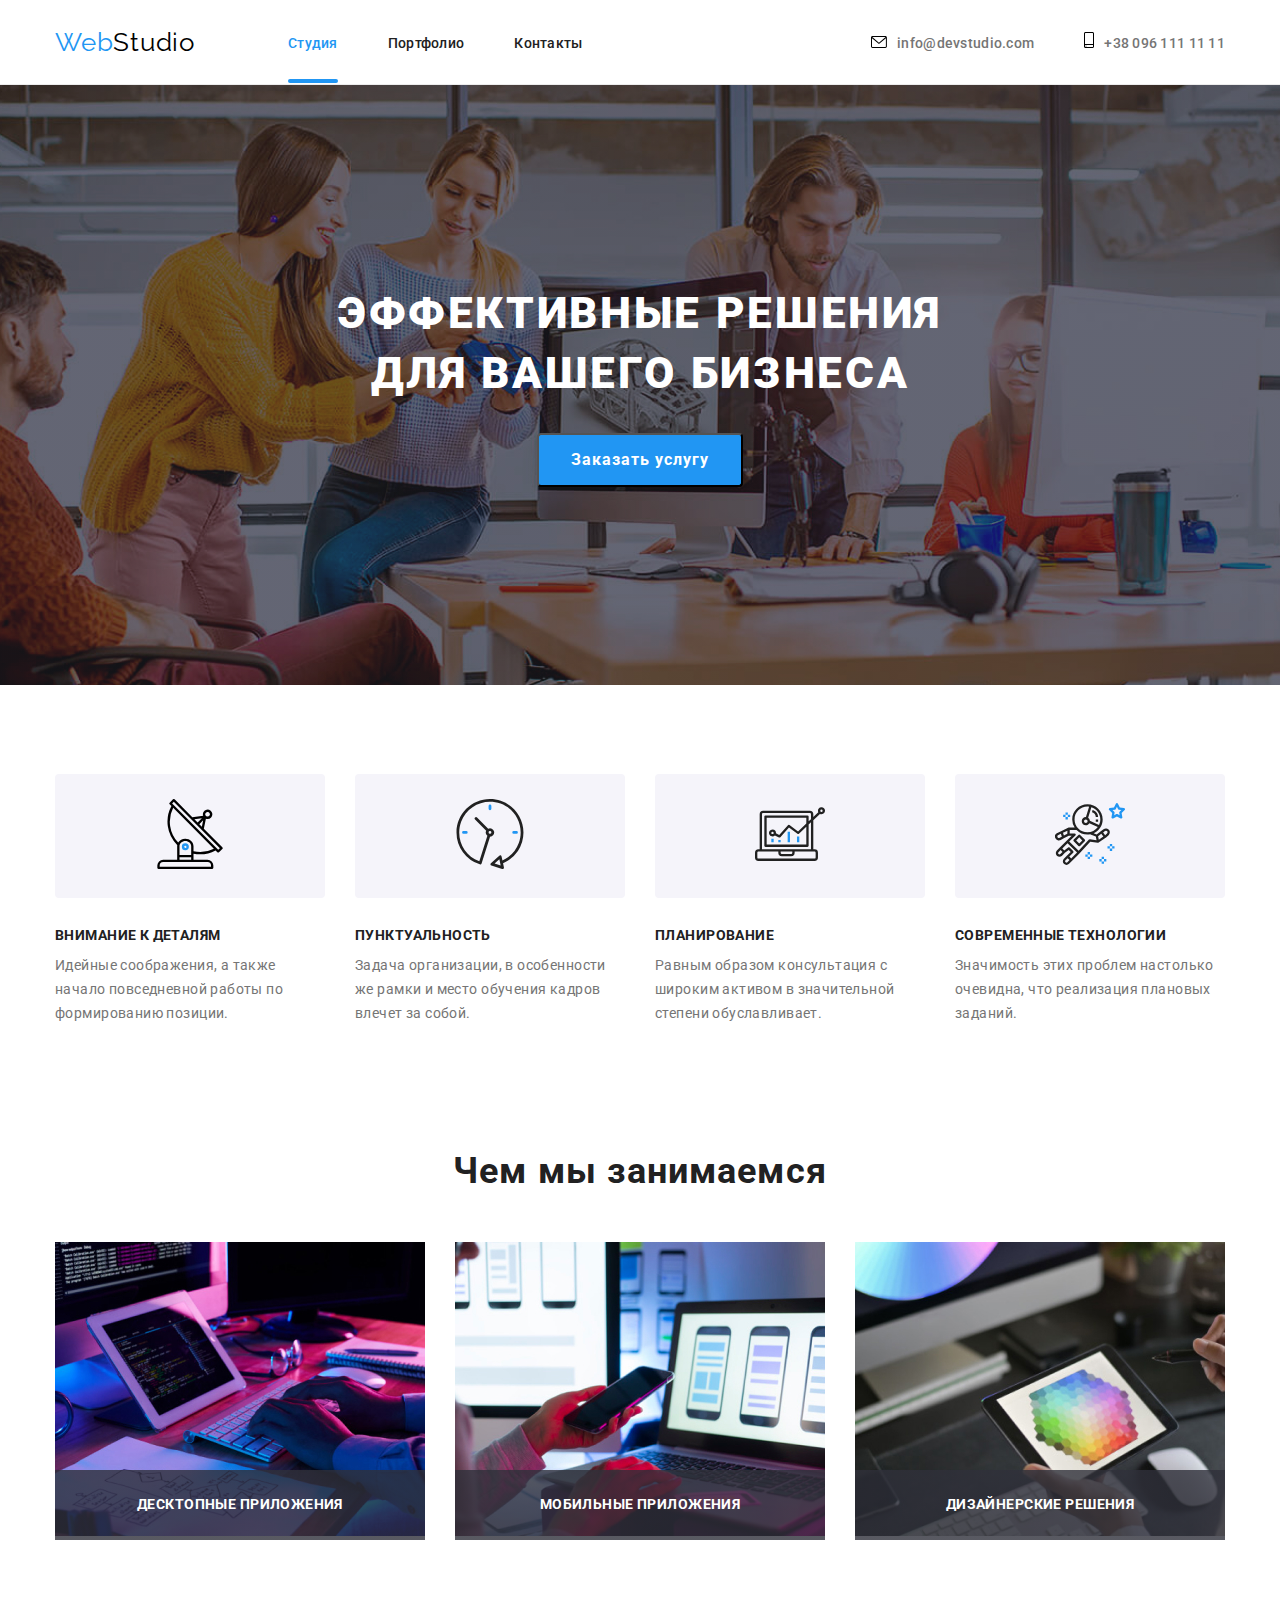
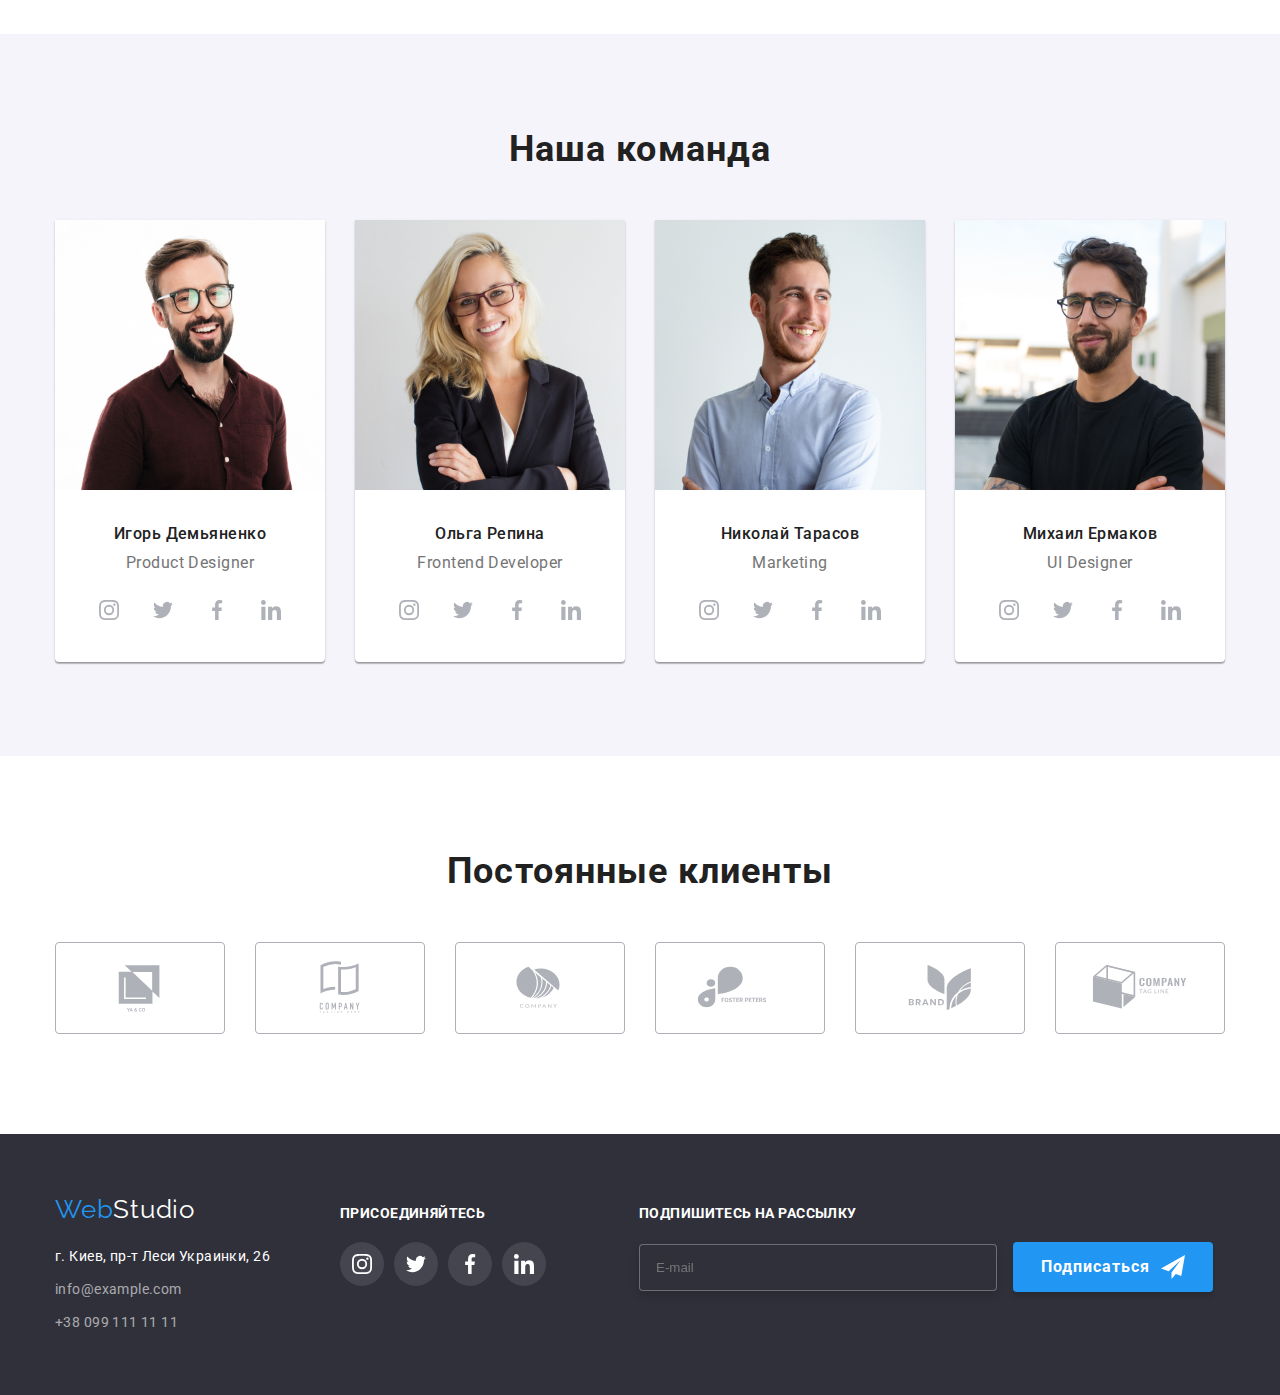
==== index.html @ 4fe002f0 "перенесення попередньої роботи" ====
<!DOCTYPE html>
<html lang="en">
<head>
    <meta charset="UTF-8">
    <meta http-equiv="X-UA-Compatible" content="IE=edge">
    <meta name="viewport" content="width=device-width, initial-scale=1.0">
    <title>Document</title>
    <link href="https://fonts.googleapis.com/css2?family=Raleway:wght@700&family=Roboto:wght@400;500;700;900&display=swap"
        rel="stylesheet">
    <link href="https://cdnjs.cloudflare.com/ajax/libs/modern-normalize/1.1.0/modern-normalize.min.css">
    <link rel="stylesheet" href="./css/styles.css" />
    
</head>
<body>
    
<header class="nav">
    <div class="container nav-container">
            <nav class="header-content">
                <a href="" class="logo"><span class="logo-part">Web</span>Studio</a>
            
                <ul class="site-nav">
                    <li class="item"><a href="index.html" class="link current">Студия</a></li>
                    <li class="item"><a href="portfolio.html">Портфолио</a></li>
                    <li class="item"><a href="">Контакты</a></li>
                </ul>
            
            </nav>
            <ul class="header-contacts">
                <li class="item">
                    
                    <a href="mailto:info@devstudio.com"> <svg class="item-icon mail">
                        <use href="./images/icons.svg#icon-envelope"></use>
                    </svg>info@devstudio.com</a></li>
                <li class="item">
                        <a href="tel:+380961111111"> <svg class="item-icon phone">
                        <use href="./images/icons.svg#icon-smartphone"></use>
                    </svg>+38 096 111 11 11</a></li>
            </ul>
    </div>
    
</header>
      
    <main>
    
        <section class="hero">
            <div class="container">
                <h1 class="hero-title">ЭФФЕКТИВНЫЕ РЕШЕНИЯ ДЛЯ ВАШЕГО БИЗНЕСА</h1>
                <button type="button" class="btn" data-modal-open>Заказать услугу</button>
            </div>
           
        </section>
    
    <section class="section-secondary">
        <div class="container">

        <h2 class="section-title. visually-hidden">About us</h2>
            <ul class="description">
            <li class="description-item"> <div class="benefit"><svg class="description-icon" width="70px" height="70px">
                <use href="./images/icons.svg#icon-antenna"> </use>
            </svg>
            </div><h3 class="subtitle">ВНИМАНИЕ К ДЕТАЛЯМ</h3>
            <p class="text">Идейные соображения, а также начало повседневной работы по формированию позиции.</p></li>
            <li class="description-item"> <div class="benefit"><svg class="description-icon" width="70px" height="70px">
                    <use href="./images/icons.svg#icon-clock"> </use>
                </svg>
            </div><h3 class="subtitle">ПУНКТУАЛЬНОСТЬ</h3>
            <p class="text">Задача организации, в особенности же рамки и место обучения кадров влечет за собой.</p></li>
            <li class="description-item"> <div class="benefit"><svg class="description-icon" width="70px" height="70px">
                    <use href="./images/icons.svg#icon-diagram"> </use>
                </svg>
            </div><h3 class="subtitle">ПЛАНИРОВАНИЕ</h3>
            <p class="text">Равным образом консультация с широким активом в значительной степени обуславливает.</p></li>
            <li class="description-item"> <div class="benefit"><svg class="description-icon" width="70px" height="70px">
                    <use href="./images/icons.svg#icon-astronaut"> </use>
                </svg>
            </div><h3 class="subtitle">СОВРЕМЕННЫЕ ТЕХНОЛОГИИ</h3>
            <p class="text">Значимость этих проблем настолько очевидна, что реализация плановых заданий.</p></li>
        </ul>
        </div>
    </section>

        <section class="section-recourse">
            <div class="container">
            <h2 class="section-title resourse">Чем мы занимаемся</h2>
            <ul class="work-list">
                <li class="item"><img
                src="./images/box-1.jpg" 
                alt="робочий стіл з планшетом та клавіатурою" width="370" height="294">
                    <h3 class="item-title">ДЕСКТОПНЫЕ ПРИЛОЖЕНИЯ</h3>
            </li>
                <li class="item"><img
                    src="./images/box-2.jpg"
                    alt="працює з ноутбуком та телефоном в руках"
                    width="370" height="294">
                    <h3 class="item-title">МОБИЛЬНЫЕ ПРИЛОЖЕНИЯ</h3>
                </li>
                <li class="item"><img
                src="./images/box-3.jpg"
                alt="обирає колір на планшеті"
                width="370" height="294">
                <h3 class="item-title">ДИЗАЙНЕРСКИЕ РЕШЕНИЯ</h3>
                </li>
            </ul>
        </div>
        </section>
        <section class="section-team">
            <div class="container">
            <h2 class="section-title team">Наша команда</h2>
            <ul class="team-list">
                <li class="img"><img src="./images/team-1.jpg" alt="Игорь Демьяненко" width="270" height="270">
                    <div class="team-box">
                        <h3 class="subtitle-team">Игорь Демьяненко</h3>
                        <p class="desc">Product Designer</p>
                        <ul class="sl-team-list">
                            <li> <a href="" class="sl-team">
                                <svg class="sl-icon" width="20px" height="20px">
                                    <use href="./images/icons.svg#icon-instagram">
                                
                                    </use>
                                </svg>
                            </a> </li>
                            <li> <a href="" class="sl-team"> <svg class="sl-icon" width="20px" height="20px">
                                <use href="./images/icons.svg#icon-twitter">
                            
                                </use>
                            </svg></a> </li>
                            <li> <a href="" class="sl-team"> <svg class="sl-icon" width="20px" height="20px">
                                <use href="./images/icons.svg#icon-facebook">
                            
                                </use>
                            </svg></a> </li>
                            <li> <a href="" class="sl-team"> <svg class="sl-icon" width="20px" height="20px">
                                <use href="./images/icons.svg#icon-linkedin">
                            
                                </use>
                            </svg></a> </li>
                        </ul>

                    </div>
                    
                </li>
                <li class="img"><img src="./images/team-2.jpg" alt="Ольга Репина" width="270" height="270">
                    <div class="team-box">
                        <h3 class="subtitle-team">Ольга Репина</h3>
                        <p class="desc">Frontend Developer</p>
                        <ul class="sl-team-list">
                            <li> <a href="" class="sl-team">
                                    <svg class="sl-icon" width="20px" height="20px">
                                        <use href="./images/icons.svg#icon-instagram">
                        
                                        </use>
                                    </svg>
                                </a> </li>
                            <li> <a href="" class="sl-team"> <svg class="sl-icon" width="20px" height="20px">
                                        <use href="./images/icons.svg#icon-twitter">
                        
                                        </use>
                                    </svg></a> </li>
                            <li> <a href="" class="sl-team"> <svg class="sl-icon" width="20px" height="20px">
                                        <use href="./images/icons.svg#icon-facebook">
                        
                                        </use>
                                    </svg></a> </li>
                            <li> <a href="" class="sl-team"> <svg class="sl-icon" width="20px" height="20px">
                                        <use href="./images/icons.svg#icon-linkedin">
                        
                                        </use>
                                    </svg></a> </li>
                        </ul>

                    </div>
                    
            
                </li>
                <li class="img">
                    <img src="./images/team-3.jpg" alt="Николай Тарасов" width="270" height="270">
                    <div class="team-box">
                        <h3 class="subtitle-team">Николай Тарасов</h3>
                        <p class="desc">Marketing</p>
                        <ul class="sl-team-list">
                            <li> <a href="" class="sl-team">
                                    <svg class="sl-icon" width="20px" height="20px">
                                        <use href="./images/icons.svg#icon-instagram">
                        
                                        </use>
                                    </svg>
                                </a> </li>
                            <li> <a href="" class="sl-team"> <svg class="sl-icon" width="20px" height="20px">
                                        <use href="./images/icons.svg#icon-twitter">
                        
                                        </use>
                                    </svg></a> </li>
                            <li> <a href="" class="sl-team"> <svg class="sl-icon" width="20px" height="20px">
                                        <use href="./images/icons.svg#icon-facebook">
                        
                                        </use>
                                    </svg></a> </li>
                            <li> <a href="" class="sl-team"> <svg class="sl-icon" width="20px" height="20px">
                                        <use href="./images/icons.svg#icon-linkedin">
                        
                                        </use>
                                    </svg></a> </li>
                        </ul>

                    </div>
                    
                </li>
            
                <li class="img"><img src="./images/team-4.jpg" alt="Михаил Ермаков" width="270" height="270">
                    <div class="team-box">
                        <h3 class="subtitle-team">Михаил Ермаков</h3>
                        <p class="desc">UI Designer</p>
                        <ul class="sl-team-list">
                            <li> <a href="" class="sl-team">
                                    <svg class="sl-icon" width="20px" height="20px">
                                        <use href="./images/icons.svg#icon-instagram">
                        
                                        </use>
                                    </svg>
                                </a> </li>
                            <li> <a href="" class="sl-team"> <svg class="sl-icon" width="20px" height="20px">
                                        <use href="./images/icons.svg#icon-twitter">
                        
                                        </use>
                                    </svg></a> </li>
                            <li> <a href="" class="sl-team"> <svg class="sl-icon" width="20px" height="20px">
                                        <use href="./images/icons.svg#icon-facebook">
                        
                                        </use>
                                    </svg></a> </li>
                            <li> <a href="" class="sl-team"> <svg class="sl-icon" width="20px" height="20px">
                                        <use href="./images/icons.svg#icon-linkedin">
                        
                                        </use>
                                    </svg></a> </li>
                        </ul>

                    </div>
                    
            
                </li>
            </ul>
            </div>
        </section>
        <section class="section-clients">
            <div class="container">
                <h2 class="section-title client-title">Постоянные клиенты</h2>
                <ul class="client-list">
                    <li class="client-item">
                        <a href="" class="client-link"> <svg class="client-icon"> 
                            <use href="./images/icons.svg#icon-client-1"> </use>
                        </svg> </a>
                    </li>
                    <li class="client-item">
                        <a href="" class="client-link"> <svg class="client-icon">
                                <use href="./images/icons.svg#icon-client-2"> </use>
                            </svg> </a>
                    </li>
                    <li class="client-item">
                        <a href="" class="client-link"> <svg class="client-icon">
                                <use href="./images/icons.svg#icon-client-3"> </use>
                            </svg> </a>
                    </li>
                    <li class="client-item">
                        <a href="" class="client-link"> <svg class="client-icon">
                                <use href="./images/icons.svg#icon-client-4"> </use>
                            </svg> </a>
                    </li>
                    <li class="client-item">
                        <a href="" class="client-link"> <svg class="client-icon">
                                <use href="./images/icons.svg#icon-client-5"> </use>
                            </svg> </a>
                    </li>
                    <li class="client-item">
                        <a href="" class="client-link"> <svg class="client-icon">
                                <use href="./images/icons.svg#icon-client-6"> </use>
                            </svg> </a>
                    </li>
                </ul>
            </div>
        </section>

    </main>
    
        <footer class="address">
            <div class="container footer-box">
                <div>
                    <a href="" class="footer-logo"><span class="footer-logo-part">Web</span>Studio</a>
                    <address>
                        <p class="footer-address">г. Киев, пр-т Леси Украинки, 26</p>
                        <ul class="footer-link">
                            <a href="mailto:info@example.com">info@example.com</a>
                            <a href="tel:+380991111111">+38 099 111 11 11</a>
                        </ul>
                </div>
                
                <div class="footer-box-sl">
                    <h3 class="footer-stitle">присоединяйтесь</h3>
                    <ul class="sl-team-list">
                        <li> <a href="" class="sl-footer">
                                <svg class="sl-icon-footer" width="20px" height="20px">
                                    <use href="./images/icons.svg#icon-instagram">
                    
                                    </use>
                                </svg>
                            </a> </li>
                        <li> <a href="" class="sl-footer"> <svg class="sl-icon-footer" width="20px" height="20px">
                                    <use href="./images/icons.svg#icon-twitter">
                    
                                    </use>
                                </svg></a> </li>
                        <li> <a href="" class="sl-footer"> <svg class="sl-icon-footer" width="20px" height="20px">
                                    <use href="./images/icons.svg#icon-facebook">
                    
                                    </use>
                                </svg></a> </li>
                        <li> <a href="" class="sl-footer"> <svg class="sl-icon-footer" width="20px" height="20px">
                                    <use href="./images/icons.svg#icon-linkedin">
                    
                                    </use>
                                </svg></a> </li>
                    </ul>

                </div>
                <div class="footer-form">
                    <h3 class="footer-stitle">Подпишитесь на рассылку</h3>
                    <form>
                        <label></label>
                        <input class="footer-input" type="email" name="email" placeholder="E-mail">
                        <button class="btn-footer" type="submit">Подписаться
                            <svg class="svg-send" width="24px" height="24px">
                                <use href="./images/icons.svg#icon-send"> </use>
                            </svg>
                        </button>
                    </form>
                    
                </div>
          
            </div>
            </address>
            </div>
        </footer>

    <div class="backdrop is-hidden" data-modal>
        <div class="modal">
        <button type="button" class="btn-close" data-modal-close> 
                <svg class="svg-close" width="18px" height="18px">
                    <use href="./images/icons.svg#icon-close"> </use>
                </svg>
            </button>
        <h2 class="modal-title">Оставьте свои данные, мы вам перезвоним</h2>
        <div class="modal-inner">            
            <form class="form" name="main-form" autocomplete="on" novalidate >
                <div class="form-field">
                    <label class="form-field-label" for="user-name">Имя</label>
                    <div class="form-field-inner">
                        <input class="form-field-input" id="user-name" type="text" name="user-name" placeholder=" " required>
                        <svg class="form-field-icon" width="18px" height="18px">
                            <use href="./images/icons.svg#icon-person"> </use>
                        </svg>
                    </div>
                    
                </div>
                <div class="form-field">
                    <label class="form-field-label" for="user-phone">Телефон</label>
                    <div class="form-field-inner">
                        <input class="form-field-input" id="user-phone" type="tel" name="user-phone" placeholder=" " required>
                        <svg class="form-field-icon" width="18px" height="18px">
                            <use href="./images/icons.svg#icon-phone"> </use>
                        </svg>
                    </div>                    
                </div>
                <div class="form-field">
                    <label class="form-field-label" for="user-email">Почта</label>
                    <div class="form-field-inner">
                        <input class="form-field-input" id="user-email" type="email" name="user-email" placeholder=" " required>
                        <svg class="form-field-icon" width="18px" height="18px">
                            <use href="./images/icons.svg#icon-email"> </use>
                        </svg>
                    </div>                    
                </div>
                <div class="form-field">
                    <label class="form-field-label" for="user-comment">Комментарий</label>
                    <textarea class="form-field-textarea" name="user-comment" id="user-comment" placeholder="Введите текст"></textarea>
                </div>
                <div class="form-field checkbox">
                    <div class="checkbox-control">
                        <input class="checkbox-input visually-hidden" id="terms-condition" type="checkbox" name="terms-condition" required>
                        <svg class="checkbox-icon" width="16px" height="15px">
                            <use href="./images/icons.svg#icon-checkbox"></use>
                        </svg>
                        <svg class="checkbox-icon-check" width="16px" height="15px">
                            <use href="./images/icons.svg#icon-check"></use>
                        </svg>
                    </div>                    
                    <label class="checkbox-label terms-condition" for="terms-condition">Соглашаюсь с рассылкой и принимаю <a href="#" class="checkbox-label-part">Условия договора</a></label>
                </div>
                <button class="btn-modal" type="submit">Отправить</button>
            </form>
        </div>
        </div>
    </div>
    
    <script src="./js/modal.js"></script>
</body>
</html>
---- css/styles.css ----
:root {
    --logo-color: #000000;
    --primary-text-color: #212122;
    --secondary-text-color: #757575;
    --footer-text-color: #FFFFFF;
    --footer-link-color: rgba(255, 255, 255, 0.6);
    --icon-color: #AFB1B8;
    --accent-color: #2196F3;
    --primary-bgc-color: #FFFFFF;
    --section-bgc-color: #E5E5E5;
    --main-footers-bgc-color: #2F303A;
    --btn-bg-color: #2196F3;
    --sec-studio-btn-bgc: #F5F4FA;
}
body {
    background: var(--primary-bgc-color);
    font-family: roboto, sans-serif;
    color: var(--primary-text-color);  
}

* {
    margin: 0;
    padding: 0;
    box-sizing: border-box;
}
    

/* header */
.container {
    width: 1200px;
    margin-left: auto;
    margin-right: auto;
    padding-left: 15px;
    padding-right: 15px;
}
.nav {
    display: flex;
    position: relative;
    justify-content: center;
    align-items: center;
    border-bottom: 1px solid #ECECEC;
        
}
.nav-container {
    display: flex;
    margin: 0;
    justify-content: center;
    
}

.header-content {
    display: flex;
    align-items: center;
    
    
}
.logo {
    color: var(--logo-color);
    font-family: Raleway, cursive;
    font-size: 26px;
    line-height: 1.19;
    letter-spacing: 0.03em;
    
    
}
.logo-part {
    color: var(--accent-color);
}
ul {
    padding: 0;
    margin: 0;
    list-style: none;
}
a:link {
    text-decoration: none;
    
}
.site-nav {
    display: flex;
    margin: 0;
    margin-left: 93px;
    padding: 0;
    align-items: center;
    
}
.site-nav .item {
    margin-right: 50px;
}
.site-nav .item:nth-last-child(1) {
    margin-right: 0;
}
.site-nav link {
    
    display: block;
    padding-top: 32px;
    padding-bottom: 32px;
}
.site-nav a {
    padding-top: 32px;
    padding-bottom: 32px;
    color: var(--primary-text-color);
    font-weight: 500;
    font-size: 14px;
    line-height: 1.14;
    letter-spacing: 0.02em;
    transition: color 250ms cubic-bezier(0.4, 0, 0.2, 1);
    
}

.site-nav .link.current {
    position: relative;
    color: var(--accent-color);
}
.site-nav .item {
    position: relative;
}
.link.current::after {
    content: '';
    position: absolute;
    bottom: 0;
    left: 0;
    width: 100%;
    height: 4px;
    border-radius: 2px;
    background-color: var(--accent-color);
}
    
.site-nav a:hover, .site-nav a:focus {
    color: var(--accent-color);}

.item-icon.phone {
    margin-right: 10px;
    width: 10px;
    height: 16px;
    transition: fill 250ms cubic-bezier(0.4, 0, 0.2, 1);
    
}
.item-icon.mail {
    margin-right: 10px;
    width: 16px;
    height: 12px;
    transition: fill 250ms cubic-bezier(0.4, 0, 0.2, 1);
}
.header-contacts .item:hover {
    fill: var(--accent-color);
}
.header-contacts .item a:focus svg {
    fill: var(--accent-color);

}
.header-contacts {
    display: flex;
    margin: 0;
    margin-left: auto;
    padding-top: 32px;
    padding-bottom: 32px;
    align-items: center;
    
}
.header-contacts .item {
    margin-right: 50px;
   
}
.header-contacts .item:nth-last-child(1) {
    margin-right: 0;
}
.header-contacts a {
    color: var(--secondary-text-color);
    font-weight: 500;
    font-size: 14px;
    line-height: 1.14;
    letter-spacing: 0.02em;
    transition: color 250ms cubic-bezier(0.4, 0, 0.2, 1);
    
}
.header-contacts a:hover,
.header-contacts a:focus {
    color: var(--accent-color);
}


/* main */


.hero {
   display: flex;
   margin-left: auto;
   margin-right: auto   ;
   padding-top: 200px;
   padding-bottom: 200px;
   max-width: 1600px;
   max-height: 600px;

   background-image: linear-gradient(to right, rgba(47,48,58,0.4), rgba(47,48,58,0.4)),
   url('../images/hero-bg-img.jpg');
   background-size: cover;
   background-position: center;
   background-repeat: no-repeat;
   background-color: var(--main-footers-bgc-color);
   color: var(--footer-text-color);
    text-align: center;
    align-items: center;
}
.hero-title {
    margin-top: 0;
    margin-bottom: 30px;
    font-weight: 900;
    font-size: 44px;
    line-height: 1.37;    
    letter-spacing: 0.06em;

    
    width: 696px;
    margin-left: auto;
    margin-right: auto;
    
}

.btn {
    background-color: var(--btn-bg-color);

    color: var(--footer-text-color);
    cursor: pointer;

    font-family: Roboto;
    font-weight: 700;
    font-size: 16px;
    line-height: 1.88;
    align-items: center;
    text-align: center;
    letter-spacing: 0.06em;

    display: inline-block;
    min-width: 200px;
    padding: 10px 32px;
    box-shadow: 0px 4px 4px rgba(0, 0, 0, 0.15);
    border-radius: 4px;
    
}

.section-secondary {
    padding-top: 89px;
    padding-bottom: 94px;

  }
.section-title {
    margin: 0;
    padding: 0;
    color: var(--primary-text-color);
    font-weight: 700;
    font-size: 36px;
    line-height: 1.17;
    text-align: center;
    letter-spacing: 0.03em;
}
.visually-hidden {
    position: absolute;
    width: 1px;
    height: 1px;
    margin: -1px;
    border: 0;
    padding: 0;
    
    white-space: nowrap;
    clip-path: inset(100%);
    clip: rect(0 0 0 0);
    overflow: hidden;
}
 
.description {
    
    display: flex;
    justify-content: center;
    gap: 30px;
}
.description-item {
    display: block;
    width: 270px;
    margin-bottom: 30px;
    
}

.benefit {
    padding: 25px 100px;
    gap: 30px;
    border-radius: 4px;
    margin-bottom: 30px;
    background-color: var(--sec-studio-btn-bgc);

}

.subtitle {
    color: var(--primary-text-color);
    font-weight: 700;
    font-size: 14px;
    line-height: 1.14;
    letter-spacing: 0.03em;
}
.section-recourse {
    padding-bottom: 94px;
   

}
.resourse {
    margin-bottom: 50px;
}
.description .item +.item {
    margin-left: 30px;
}
.text {
    box-sizing: content-box;
    margin-top: 10px;
    margin-bottom: 0;
    color: var(--secondary-text-color);
    font-size: 14px;
    line-height: 1.71;
    letter-spacing: 0.03em;
}
.work-list {
    display: flex;
}
.work-list .item {
    position: relative;
}
.work-list .item .item-title {
    position: absolute;
    bottom: 27px;
    width: 100%;
    font-weight: 700;
    font-size: 14px;
    line-height: 1.14;
    text-align: center;
    letter-spacing: 0.03em;
    text-transform: uppercase;
    color: var(--footer-text-color);
}
.work-list .item::before {
    content: '';
    width: 100%;
    height: 70px;
    position: absolute;
    bottom: 0;
    background-image: linear-gradient(to right, rgba(47, 48, 58, 0.8), rgba(47, 48, 58, 0.8));
}

.work-list .item +.item {
    margin-left: 30px;

   
}
.team-list {
    display: flex;
    margin-left: auto;
    margin-right: auto;
}

.section-team {
    background-color: var(--sec-studio-btn-bgc);
    padding-top: 94px;
    padding-bottom: 94px;
}
.subtitle-team {
    font-weight: 500;
    font-size: 16px;
    line-height: 1.19;
    text-align: center;
    letter-spacing: 0.03em;
    margin-bottom: 10px;
}
.team {
    margin-bottom: 50px;
}
.desc {
    
    color: var(--secondary-text-color);
    font-weight: 400;
    font-size: 16px;
    line-height: 1.19;
    text-align: center;
    letter-spacing: 0.03em;

    margin-bottom: 16px;
}
.img {
    background-color: var(--primary-bgc-color);
    width: 270px;

    box-shadow: 0px 1px 3px rgba(0, 0, 0, 0.12), 0px 1px 1px rgba(0, 0, 0, 0.14), 0px 2px 1px rgba(0, 0, 0, 0.2);
    border-radius: 0px 0px 4px 4px;
}
.img +.img {
    margin-left: 30px;
}

.team-box {
    padding-bottom: 30px;
    padding-top: 30px;

}
.sl-team-list {
    display: flex;
    justify-content: center;
    gap: 10px;
    border-radius: 50% 50%;

}
.sl-icon {
    transition: fill 250ms cubic-bezier(0.4, 0, 0.2, 1);
    fill: var(--icon-color);
}
.sl-team {
    width: 44px;
    height: 44px;
    margin-left: auto;
    margin-right: auto;
    align-items: center;

    display: flex;
    justify-content: center;
    gap: 10px;
    border-radius: 50% 50%;

    transition: background-color 250ms cubic-bezier(0.4, 0, 0.2, 1);
}
.sl-team:hover {
    background-color: var(--accent-color);
}
.sl-team:focus {
    background-color: var(--accent-color);
}
.sl-team:hover .sl-icon {
    fill: var(--footer-text-color);
}
.sl-team:focus .sl-icon {
    fill: var(--footer-text-color);
}

.client-title {
    margin-bottom: 50px;
}
.section-clients {
    padding-top: 94px;
    padding-bottom: 100px;
}
.client-list {
    display: flex;
    justify-content: center;
    gap: 30px;

}
.client-item {
    justify-content: center;
    border-radius: 4px;
    fill: var(--icon-color);
    
    cursor: pointer;
    
    
}
.client-link {
    box-sizing: border-box;
    display: flex;
    width: 170px;
    height: 92px;
    align-items: center;
    justify-content: center;
    border-radius: 4px;
    border: 1px solid var(--icon-color);
    transition: color 250ms cubic-bezier(0.4, 0, 0.2, 1);
}
.client-icon {
    width: 106px;
    height: 60px;
    fill: var(--icon-color);
    transition: fill 250ms cubic-bezier(0.4, 0, 0.2, 1);
    
}

.client-list .client-link:hover {
    border: 1px solid var(--accent-color);
}

.client-list .client-item:hover a .client-icon {
    fill: var(--accent-color)
}

.client-list .client-item a:focus .client-icon {
    fill: var(--accent-color);
    
}

/* footer */
.footer {
    margin: 0;
}
.footer-box {
    display: flex;
    align-items: baseline;
}
.footer-box-sl {
    margin-left: 70px;
}
.address {
    
    margin: 0;
    background-color:var(--main-footers-bgc-color);
    padding-top: 60px;
    padding-bottom: 60px;
    
}
.footer-logo {
    display: block;
    padding-bottom: 20px;
    color: var(--footer-text-color);
    font-family: Raleway, cursive;
    font-size: 26px;
    line-height: 1.19;
    letter-spacing: 0.03em;
}   
.footer-logo-part {
    color: var(--accent-color);
}
.footer-address {
    color: var(--footer-text-color);
    font-family: 'Roboto';
    font-style: normal;
    font-weight: 400;
    font-size: 14px;
    line-height: 1.71;
    letter-spacing: 0.03em;
}
.footer-link a {
    display: block;
    margin-top: 9px;

    color: var(--footer-link-color);
    font-family: 'Roboto';
    font-style: normal;
    font-weight: 400;
    font-size: 14px;
    line-height: 1.71;
    letter-spacing: 0.03em;    
}
.footer-stitle {
    font-weight: 700;
    font-style: normal;
    font-size: 14px;
    line-height: 1.14;
    text-transform: uppercase;
    letter-spacing: 0.03em;

    color: var(--footer-text-color);
    margin-bottom: 20px;
}
.sl-footer {
    width: 44px;
    height: 44px;
    margin-left: auto;
    margin-right: auto;
    align-items: center;
    background-color: rgba(255, 255, 255, 0.1);
           
    display: flex;
    justify-content: center;
    gap: 10px;
    border-radius: 50% 50%;

    transition: background-color 250ms cubic-bezier(0.4, 0, 0.2, 1);
}
.sl-footer:hover {
    background-color: var(--accent-color);
}
.sl-footer:focus {
    background-color: var(--accent-color);
}
.sl-icon-footer {
    fill: var(--footer-text-color);
}
.footer-form {
    margin-left: 93px;

}
.footer-input {
    display: inline-block;
    background-color: var(--main-footers-bgc-color);
    border: 1px solid rgba(255, 255, 255, 0.3);
    filter: drop-shadow(0px 4px 4px rgba(0, 0, 0, 0.15));
    border-radius: 4px;
    min-width: 358px;
    width: 50px;
    padding: 15px 16px;
    color: var(--footer-text-color);
}
.btn-footer {
    position: relative;
    background-color: var(--btn-bg-color);
    
    color: var(--footer-text-color);
    cursor: pointer;
    
    font-family: Roboto;
    font-weight: 700;
    font-size: 16px;
    line-height: 1.88;
    letter-spacing: 0.06em;
    
    display: inline-block;
    text-align: left;
    min-width: 200px;
    padding: 10px 28px;
    box-shadow: 0px 4px 4px rgba(0, 0, 0, 0.15);
    border-radius: 4px;
    border: 0;
    margin-left: 12px;
}
.svg-send {
    position: absolute;
    right: 28px;
    top: 50%;
    transform: translateY(-50%);
}

/* modal */
.backdrop {
    position: fixed;
    top: 0;
    left: 0;
    width: 100%;
    height: 100%;
    z-index: 1;
    background-color: rgba(0, 0, 0, 0.2);
    transform: scale(1);
    transition: opacity 0.5s, visibility 0.5s, transform 0.5s;
    
}

.backdrop.is-hidden {
    opacity: 0;
    visibility: hidden;
    pointer-events: none;
    transform: scale(0);
   
}

.modal {
    max-height: 581px;
    height: 100%;
    width: 528px;
    position: absolute;
    top: 50%;
    left: 50%;
    transform: translate(-50%, -50%);   

    background-color: var(--primary-bgc-color);
    box-shadow: 0px 1px 3px rgba(0, 0, 0, 0.12), 0px 1px 1px rgba(0, 0, 0, 0.14), 0px 2px 1px rgba(0, 0, 0, 0.2);
    border-radius: 4px;
}

.btn-close {
    display: flex;
    align-items: center;
    justify-content: center;
    position: absolute;
    width: 30px;
    height: 30px;
    top: 8px;
    right: 8px;
    cursor: pointer;

    border: 1px solid rgba(0, 0, 0, 0.1);
    background-color: var(--primary-bgc-color);

    border-radius: 50% 50%;
    transition: fill 250ms cubic-bezier(0.4, 0, 0.2, 1);
}

.svg-close {
    fill: var(--logo-color);
}
.btn-close:hover .svg-close {
    fill: var(--accent-color);
}
.btn-close:focus .svg-close {
    fill: var(--accent-color);
}
.modal-inner {
    padding: 12px 40px 40px 40px;
}
.modal-title {
    margin-top: 40px;
    font-size: 20px;
    line-height: 1.15;
    text-align: center;
    width: 100%;
    letter-spacing: 0.03em;
    color: var(--primary-text-color);   
}

.form-field {
    margin-bottom: 10px;
    transition: fill 250ms cubic-bezier(0.4, 0, 0.2, 1), border 250ms cubic-bezier(0.4, 0, 0.2, 1);
    
}
.form-field-label {
    display: block;
    font-style: normal;
    font-weight: 400;
    font-size: 12px;
    line-height: 1.17;
    letter-spacing: 0.01em;
    color: var(--secondary-text-color);
    margin-bottom: 4px;

}
.form-field-input {
    cursor: pointer;
    width: 100%;
    height: 40px;
    padding: 12px 42px;
    border: 1px solid rgba(33, 33, 33, 0.2);
    border-radius: 4px;
    color: var(--primary-text-color);
    /* outline: none; */
    
}
.form-field:hover .form-field-icon {
    fill: var(--accent-color);
}
.form-field-input:hover {
    border: 1px solid var(--accent-color);
}
.form-field:focus-within .form-field-input {
    border: 1px solid var(--accent-color);    
}
.form-field:focus-within .form-field-icon {
    fill: var(--accent-color);
}
.form-field-textarea::placeholder {
    color: rgba(117, 117, 117, 0.5);
}
.form-field-textarea {
    height: 120px;
    width: 100%;
    cursor: pointer;    
    padding: 12px 16px;
    border: 1px solid rgba(33, 33, 33, 0.2);
    border-radius: 4px;
    font-family: 'Roboto';
    color: var(--primary-text-color);
    font-style: normal;
    font-weight: 400;
    font-size: 14px;
    line-height: 1.14;
    letter-spacing: 0.01em;
    resize: none;
    /* outline: none; */
}
.checkbox-label {
    display: inline-block;
    font-style: normal;
    font-weight: 400;
    font-size: 12px;
    line-height: 1.71;
    letter-spacing: 0.03em;
    color: var(--secondary-text-color);
}
.form-field .checkbox-label-part {
    color: var(--accent-color);
    text-decoration-line: underline;
}

.checkbox {
    display: flex;
    align-items: center;
    margin-top: 20px;
    margin-bottom: 30px;
    
}
.checkbox-control {
    position: relative;
    display: flex;
    align-items: center;
    justify-content: center;
    flex-shrink: 0;
    width: 16px;
    height: 15px;
    margin-right: 8px;
}
.checkbox-icon {
    opacity: 1;
}
.checkbox-icon-check {
    position: absolute;
    opacity: 0;
}
.checkbox-input {
    transition: opacity 250ms cubic-bezier(0.4, 0, 0.2, 1);
}
.checkbox-input:checked + .checkbox-icon {
    opacity: 0;
}
.checkbox-input:checked ~ .checkbox-icon-check {
    opacity: 1;
}
.terms-condition {
    font-family: 'Roboto';
    font-style: normal;
    font-weight: 400;
    font-size: 14px;
    line-height: 1.71;
    letter-spacing: 0.03em;

    color: var(--secondary-text-color)
}
.btn-modal {
    background-color: #188CE8;
    
    color: var(--footer-text-color);
    cursor: pointer;
    
    font-family: Roboto;
    font-weight: 700;
    font-size: 16px;
    line-height: 1.88;
    letter-spacing: 0.06em;
    
    display: inline-block;
    min-width: 200px;
    padding: 10px 55px;
    box-shadow: 0px 4px 4px rgba(0, 0, 0, 0.15);
    border-radius: 4px;
    border: 0;
    margin-left: 124px;
}
.form-field-inner {
    position: relative;
}
.form-field-icon {
    position: absolute;
    top: 50%;
    transform: translateY(-50%);
    left: 12px;
}
/* portfolio */
.section-portfolio {
    
    padding-top: 94px;
    padding-bottom: 94px;
}
.btn-list {
    display: flex;
    justify-content: center;
    margin-bottom: 50px;
}
.list-item +.list-item {
    margin-left: 8px;
}
.btn-port {
    display: inline-block;
    
    padding: 6px 22px;
    background-color: var(--sec-studio-btn-bgc);

    color: var(--primary-text-color);
    font-family: Roboto;
    cursor: pointer;
    font-weight: 500;
    font-size: 16px;
    line-height: 1.62;
    text-align: center;
    letter-spacing: 0.03em;
    
    border-radius: 4px;
    border-color: transparent;

    transition: background-color 250ms cubic-bezier(0.4, 0, 0.2, 1), color 250ms cubic-bezier(0.4, 0, 0.2, 1);

}
.btn-port:hover,
.btn-port:focus {
    background-color: var(--btn-bg-color);
    color: var(--footer-text-color);
   
    font-weight: 500;
    font-size: 16px;
    line-height: 1.62;
    text-align: center;
    letter-spacing: 0.03em;
    box-shadow: 0px 3px 1px rgba(0, 0, 0, 0.1), 0px 1px 2px rgba(0, 0, 0, 0.08), 0px 2px 2px rgba(0, 0, 0, 0.12);

    
}
.port-list {
    display: flex;
    flex-wrap: wrap;
   
    background-color: var(--primary-bgc-color);

}

.port-list .item:nth-child(3n+1) {
    margin-left: 0;
}
.port-list .item:nth-last-of-type(-n+3) {
    margin-bottom: 0;
}

.port-img {
    display: block;
    
    max-width: 100%;
    height: auto;
    
}
.port-box {
    box-sizing: border-box;
    border: 1px solid #eee;
    padding: 20px 24px;
}
.port-list .item {
    position: relative;
    margin-left: 30px;
    margin-bottom: 30px;
    transition: box-shadow 250ms cubic-bezier(0.4, 0, 0.2, 1);

}

.port-list .item:hover,
.port-list .item:focus {
    
    box-shadow: 0px 1px 1px rgba(0, 0, 0, 0.12), 0px 4px 4px rgba(0, 0, 0, 0.06), 1px 4px 6px rgba(0, 0, 0, 0.16);
}

.overlay {
    width: 100%;
    height: 100%;
    position: absolute;
    top: 0;
    left: 0;
    background-image: linear-gradient(to right, rgba(33, 150, 243, 0.9), rgba(33, 150, 243, 0.9));
    transform: translateY(100%);
    transition: transform 250ms cubic-bezier(0.4, 0, 0.2, 1);
    pointer-events: none;

}
.port-card:hover .overlay {
   
    overflow: hidden;
    transform: translateY(0);
    

}
.port-item {
    display: flex;
    position: relative;
    overflow: hidden;
}

.overlay-text {
    position: absolute;
    top: 63px;
    left: 24px;
    font-weight: 400;
    font-size: 18px;
    line-height: 1.56;
    letter-spacing: 0.03em;
    color: var(--footer-text-color);
    transform: translateY(100%);
    transition: transform 250ms cubic-bezier(0.4, 0, 0.2, 1);
    pointer-events: none;
}
.port-card:hover .overlay-text {
    
    transform: translateY(0);
}


.port-subtitle {
    margin-bottom: 4px;
    color: var(--primary-text-color);
    font-weight: 700;
    font-size: 18px;
    line-height: 2;
    letter-spacing: 0.06em;
}
.port-text {
    color: var(--secondary-text-color);
    font-weight: 400;
    font-size: 16px;
    line-height: 1.88;
    letter-spacing: 0.03em;
    
}
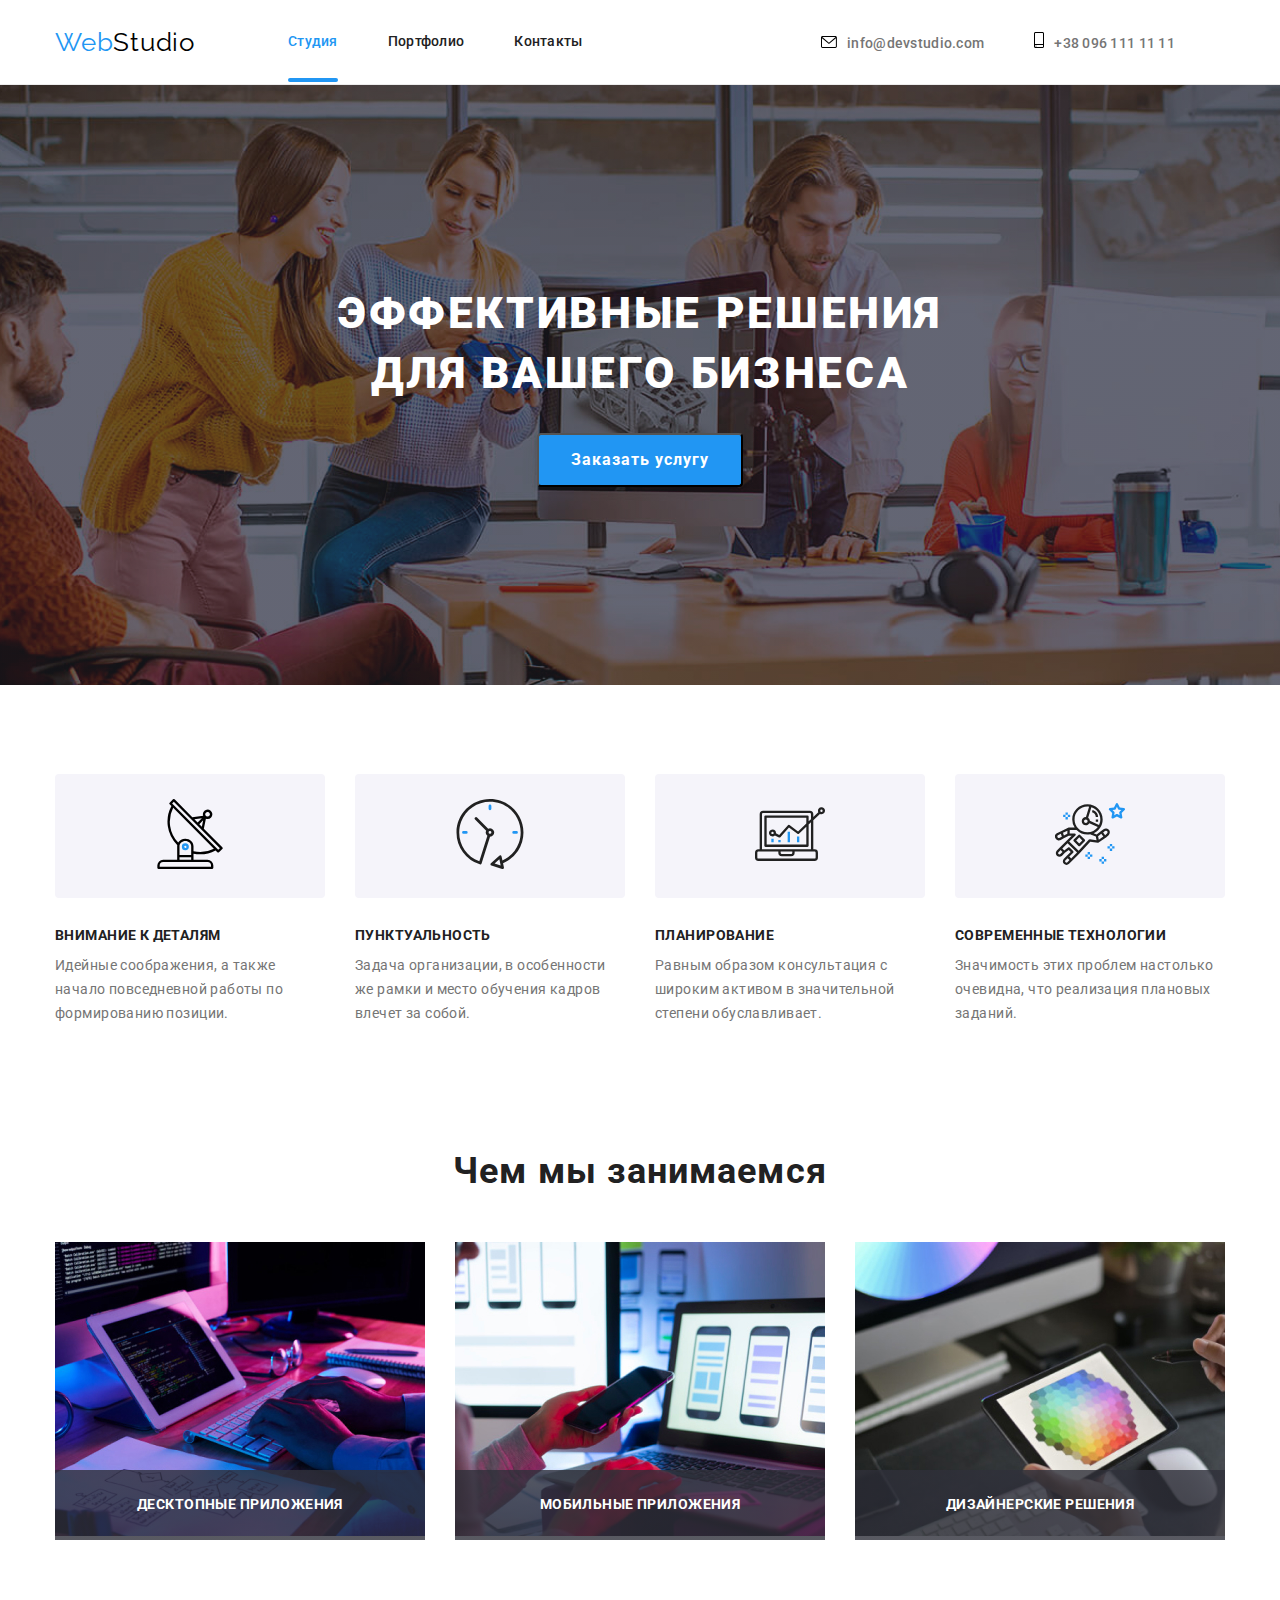
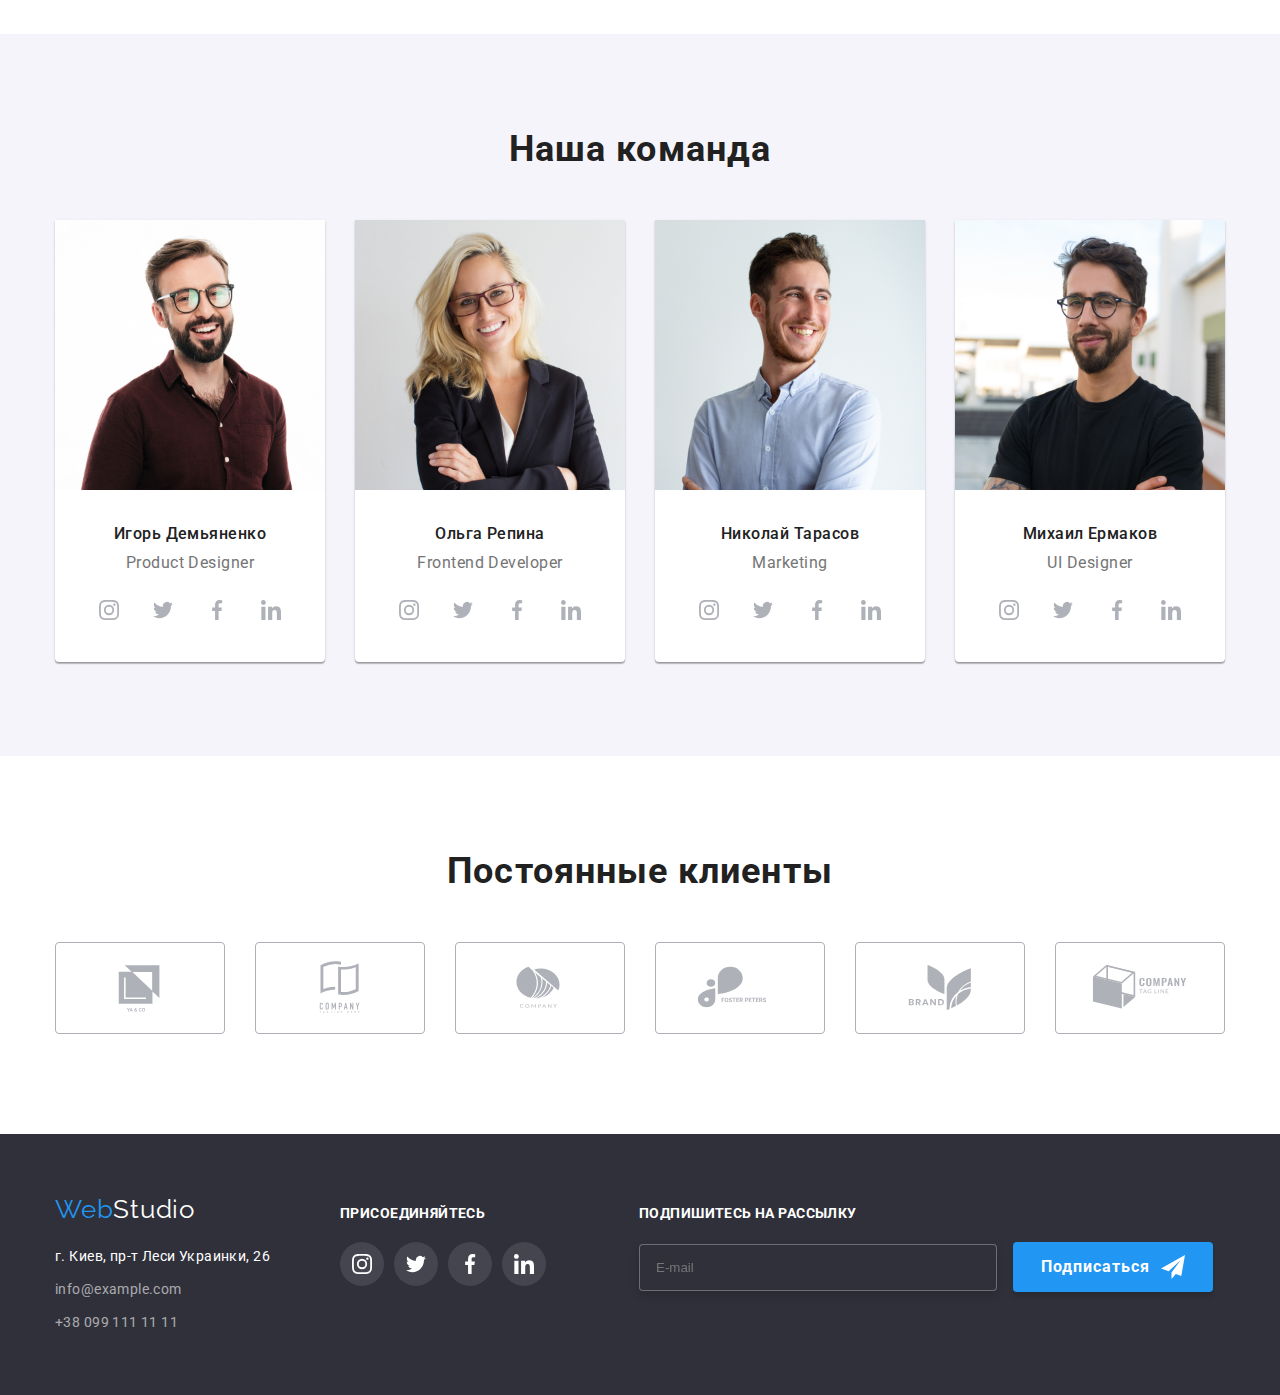
==== commit 01f3b39c: "відредаговано по БЕМ" ====
--- a/index.html
+++ b/index.html
@@ -13,26 +13,25 @@
 </head>
 <body>
     
-<header class="nav">
-    <div class="container nav-container">
+<header class="header">
+    <div class="container header__container">
             <nav class="header-content">
-                <a href="" class="logo"><span class="logo-part">Web</span>Studio</a>
+                <a href="" class="logo"><span class="logo_header--blue">Web</span>Studio</a>
             
                 <ul class="site-nav">
-                    <li class="item"><a href="index.html" class="link current">Студия</a></li>
-                    <li class="item"><a href="portfolio.html">Портфолио</a></li>
-                    <li class="item"><a href="">Контакты</a></li>
-                </ul>
-            
+                    <li class="site-nav__item"><a class="site-nav__link site-nav_link--current" href="index.html">Студия</a></li>
+                    <li class="site-nav__item"><a class="site-nav__link" href="portfolio.html">Портфолио</a></li>
+                    <li class="site-nav__item"><a class="site-nav__link" href="">Контакты</a></li>
+                </ul>            
             </nav>
-            <ul class="header-contacts">
-                <li class="item">
-                    
-                    <a href="mailto:info@devstudio.com"> <svg class="item-icon mail">
+
+            <ul class="contacts">
+                <li class="contacts__item">                    
+                    <a class="contacts__link" href="mailto:info@devstudio.com"> <svg class="contacts__icon mail" width="16px" height="12px">
                         <use href="./images/icons.svg#icon-envelope"></use>
                     </svg>info@devstudio.com</a></li>
-                <li class="item">
-                        <a href="tel:+380961111111"> <svg class="item-icon phone">
+                <li class="contacts__item">
+                        <a class="contacts__link" href="tel:+380961111111"> <svg class="contacts__icon" width="10px" height="16px">
                         <use href="./images/icons.svg#icon-smartphone"></use>
                     </svg>+38 096 111 11 11</a></li>
             </ul>
@@ -111,25 +110,25 @@
                     <div class="team-box">
                         <h3 class="subtitle-team">Игорь Демьяненко</h3>
                         <p class="desc">Product Designer</p>
-                        <ul class="sl-team-list">
-                            <li> <a href="" class="sl-team">
-                                <svg class="sl-icon" width="20px" height="20px">
+                        <ul class="social__list">
+                            <li class="social__item"> <a href="" class="social__link">
+                                <svg class="social__icon" width="20px" height="20px">
                                     <use href="./images/icons.svg#icon-instagram">
                                 
                                     </use>
                                 </svg>
                             </a> </li>
-                            <li> <a href="" class="sl-team"> <svg class="sl-icon" width="20px" height="20px">
+                            <li class="social__item"> <a href="" class="social__link"> <svg class="social__icon" width="20px" height="20px">
                                 <use href="./images/icons.svg#icon-twitter">
                             
                                 </use>
                             </svg></a> </li>
-                            <li> <a href="" class="sl-team"> <svg class="sl-icon" width="20px" height="20px">
+                            <li class="social__item"> <a href="" class="social__link"> <svg class="social__icon" width="20px" height="20px">
                                 <use href="./images/icons.svg#icon-facebook">
                             
                                 </use>
                             </svg></a> </li>
-                            <li> <a href="" class="sl-team"> <svg class="sl-icon" width="20px" height="20px">
+                            <li class="social__item"> <a href="" class="social__link"> <svg class="social__icon" width="20px" height="20px">
                                 <use href="./images/icons.svg#icon-linkedin">
                             
                                 </use>
@@ -143,25 +142,25 @@
                     <div class="team-box">
                         <h3 class="subtitle-team">Ольга Репина</h3>
                         <p class="desc">Frontend Developer</p>
-                        <ul class="sl-team-list">
-                            <li> <a href="" class="sl-team">
-                                    <svg class="sl-icon" width="20px" height="20px">
+                        <ul class="social__list">
+                            <li class="social__item"> <a href="" class="social__link">
+                                    <svg class="social__icon" width="20px" height="20px">
                                         <use href="./images/icons.svg#icon-instagram">
                         
                                         </use>
                                     </svg>
                                 </a> </li>
-                            <li> <a href="" class="sl-team"> <svg class="sl-icon" width="20px" height="20px">
+                            <li class="social__item"> <a href="" class="social__link"> <svg class="social__icon" width="20px" height="20px">
                                         <use href="./images/icons.svg#icon-twitter">
                         
                                         </use>
                                     </svg></a> </li>
-                            <li> <a href="" class="sl-team"> <svg class="sl-icon" width="20px" height="20px">
+                            <li class="social__item"> <a href="" class="social__link"> <svg class="social__icon" width="20px" height="20px">
                                         <use href="./images/icons.svg#icon-facebook">
                         
                                         </use>
                                     </svg></a> </li>
-                            <li> <a href="" class="sl-team"> <svg class="sl-icon" width="20px" height="20px">
+                            <li class="social__item"> <a href="" class="social__link"> <svg class="social__icon" width="20px" height="20px">
                                         <use href="./images/icons.svg#icon-linkedin">
                         
                                         </use>
@@ -177,25 +176,25 @@
                     <div class="team-box">
                         <h3 class="subtitle-team">Николай Тарасов</h3>
                         <p class="desc">Marketing</p>
-                        <ul class="sl-team-list">
-                            <li> <a href="" class="sl-team">
-                                    <svg class="sl-icon" width="20px" height="20px">
+                        <ul class="social__list">
+                            <li class="social__item"> <a href="" class="social__link">
+                                    <svg class="social__icon" width="20px" height="20px">
                                         <use href="./images/icons.svg#icon-instagram">
                         
                                         </use>
                                     </svg>
                                 </a> </li>
-                            <li> <a href="" class="sl-team"> <svg class="sl-icon" width="20px" height="20px">
+                            <li class="social__item"> <a href="" class="social__link"> <svg class="social__icon" width="20px" height="20px">
                                         <use href="./images/icons.svg#icon-twitter">
                         
                                         </use>
                                     </svg></a> </li>
-                            <li> <a href="" class="sl-team"> <svg class="sl-icon" width="20px" height="20px">
+                            <li class="social__item"> <a href="" class="social__link"> <svg class="social__icon" width="20px" height="20px">
                                         <use href="./images/icons.svg#icon-facebook">
                         
                                         </use>
                                     </svg></a> </li>
-                            <li> <a href="" class="sl-team"> <svg class="sl-icon" width="20px" height="20px">
+                            <li class="social__item"> <a href="" class="social__link"> <svg class="social__icon" width="20px" height="20px">
                                         <use href="./images/icons.svg#icon-linkedin">
                         
                                         </use>
@@ -210,25 +209,25 @@
                     <div class="team-box">
                         <h3 class="subtitle-team">Михаил Ермаков</h3>
                         <p class="desc">UI Designer</p>
-                        <ul class="sl-team-list">
-                            <li> <a href="" class="sl-team">
-                                    <svg class="sl-icon" width="20px" height="20px">
+                        <ul class="social__list">
+                            <li class="social__item"> <a href="" class="social__link">
+                                    <svg class="social__icon" width="20px" height="20px">
                                         <use href="./images/icons.svg#icon-instagram">
                         
                                         </use>
                                     </svg>
                                 </a> </li>
-                            <li> <a href="" class="sl-team"> <svg class="sl-icon" width="20px" height="20px">
+                            <li class="social__item"> <a href="" class="social__link"> <svg class="social__icon" width="20px" height="20px">
                                         <use href="./images/icons.svg#icon-twitter">
                         
                                         </use>
                                     </svg></a> </li>
-                            <li> <a href="" class="sl-team"> <svg class="sl-icon" width="20px" height="20px">
+                            <li class="social__item"> <a href="" class="social__link"> <svg class="social__icon" width="20px" height="20px">
                                         <use href="./images/icons.svg#icon-facebook">
                         
                                         </use>
                                     </svg></a> </li>
-                            <li> <a href="" class="sl-team"> <svg class="sl-icon" width="20px" height="20px">
+                            <li class="social__item"> <a href="" class="social__link"> <svg class="social__icon" width="20px" height="20px">
                                         <use href="./images/icons.svg#icon-linkedin">
                         
                                         </use>
@@ -282,58 +281,57 @@
 
     </main>
     
-        <footer class="address">
-            <div class="container footer-box">
-                <div>
-                    <a href="" class="footer-logo"><span class="footer-logo-part">Web</span>Studio</a>
+        <footer class="footer">
+            <div class="container footer__box">
+                <div >
+                    <a href="" class="logo logo__footer"><span class="logo__footer--white">Web</span>Studio</a>
                     <address>
-                        <p class="footer-address">г. Киев, пр-т Леси Украинки, 26</p>
-                        <ul class="footer-link">
-                            <a href="mailto:info@example.com">info@example.com</a>
-                            <a href="tel:+380991111111">+38 099 111 11 11</a>
+                        <p class="footer__address">г. Киев, пр-т Леси Украинки, 26</p>
+                        <ul class="footer__contacts">
+                            <a class="footer__link" href="mailto:info@example.com">info@example.com</a>
+                            <a class="footer__link" href="tel:+380991111111">+38 099 111 11 11</a>
                         </ul>
                 </div>
                 
-                <div class="footer-box-sl">
-                    <h3 class="footer-stitle">присоединяйтесь</h3>
-                    <ul class="sl-team-list">
-                        <li> <a href="" class="sl-footer">
-                                <svg class="sl-icon-footer" width="20px" height="20px">
+                <div class="footer__join">
+                    <h3 class="footer__title">присоединяйтесь</h3>
+                    <ul class="social__list">
+                        <li class="social__item"> <a href="" class="social__link social__link--bg-color">
+                                <svg class="social__icon social__icon-white" width="20px" height="20px">
                                     <use href="./images/icons.svg#icon-instagram">
                     
                                     </use>
                                 </svg>
                             </a> </li>
-                        <li> <a href="" class="sl-footer"> <svg class="sl-icon-footer" width="20px" height="20px">
+                        <li class="social__item"> <a href="" class="social__link social__link--bg-color"> <svg class="social__icon social__icon-white" width="20px" height="20px">
                                     <use href="./images/icons.svg#icon-twitter">
                     
                                     </use>
                                 </svg></a> </li>
-                        <li> <a href="" class="sl-footer"> <svg class="sl-icon-footer" width="20px" height="20px">
+                        <li class="social__item"> <a href="" class="social__link social__link--bg-color"> <svg class="social__icon social__icon-white" width="20px" height="20px">
                                     <use href="./images/icons.svg#icon-facebook">
                     
                                     </use>
                                 </svg></a> </li>
-                        <li> <a href="" class="sl-footer"> <svg class="sl-icon-footer" width="20px" height="20px">
+                        <li class="social__item"> <a href="" class="social__link social__link--bg-color"> <svg class="social__icon social__icon-white" width="20px" height="20px">
                                     <use href="./images/icons.svg#icon-linkedin">
                     
                                     </use>
                                 </svg></a> </li>
                     </ul>
-
-                </div>
-                <div class="footer-form">
-                    <h3 class="footer-stitle">Подпишитесь на рассылку</h3>
+                </div>
+
+                <div class="footer__form">
+                    <h3 class="footer__title">Подпишитесь на рассылку</h3>
                     <form>
                         <label></label>
-                        <input class="footer-input" type="email" name="email" placeholder="E-mail">
-                        <button class="btn-footer" type="submit">Подписаться
-                            <svg class="svg-send" width="24px" height="24px">
+                        <input class="footer__input" type="email" name="email" placeholder="E-mail">
+                        <button class="btn footer__btn" type="submit">Подписаться
+                            <svg class="footer__icon" width="24px" height="24px">
                                 <use href="./images/icons.svg#icon-send"> </use>
                             </svg>
                         </button>
                     </form>
-                    
                 </div>
           
             </div>
--- a/css/styles.css
+++ b/css/styles.css
@@ -17,15 +17,21 @@
     font-family: roboto, sans-serif;
     color: var(--primary-text-color);  
 }
-
+/* base */
 * {
     margin: 0;
     padding: 0;
     box-sizing: border-box;
 }
-    
-
-/* header */
+ul {
+    padding: 0;
+    margin: 0;
+    list-style: none;
+}
+
+a:link {
+    text-decoration: none;
+}
 .container {
     width: 1200px;
     margin-left: auto;
@@ -33,7 +39,23 @@
     padding-left: 15px;
     padding-right: 15px;
 }
-.nav {
+.visually-hidden {
+    position: absolute;
+    width: 1px;
+    height: 1px;
+    margin: -1px;
+    border: 0;
+    padding: 0;
+
+    white-space: nowrap;
+    clip-path: inset(100%);
+    clip: rect(0 0 0 0);
+    overflow: hidden;
+}
+
+/* header */
+
+.header {
     display: flex;
     position: relative;
     justify-content: center;
@@ -41,7 +63,7 @@
     border-bottom: 1px solid #ECECEC;
         
 }
-.nav-container {
+.header__container {
     display: flex;
     margin: 0;
     justify-content: center;
@@ -50,10 +72,10 @@
 
 .header-content {
     display: flex;
-    align-items: center;
-    
-    
-}
+    align-items: center;    
+}
+
+/* logo */
 .logo {
     color: var(--logo-color);
     font-family: Raleway, cursive;
@@ -63,18 +85,10 @@
     
     
 }
-.logo-part {
+.logo_header--blue {
     color: var(--accent-color);
 }
-ul {
-    padding: 0;
-    margin: 0;
-    list-style: none;
-}
-a:link {
-    text-decoration: none;
-    
-}
+/* sit-nav */
 .site-nav {
     display: flex;
     margin: 0;
@@ -83,19 +97,19 @@
     align-items: center;
     
 }
-.site-nav .item {
+.site-nav__item {
+    position: relative;
     margin-right: 50px;
 }
-.site-nav .item:nth-last-child(1) {
+.site-nav__item:nth-last-child(1) {
     margin-right: 0;
 }
-.site-nav link {
+.site-nav__link {
     
     display: block;
     padding-top: 32px;
     padding-bottom: 32px;
-}
-.site-nav a {
+
     padding-top: 32px;
     padding-bottom: 32px;
     color: var(--primary-text-color);
@@ -107,14 +121,12 @@
     
 }
 
-.site-nav .link.current {
+.site-nav_link--current {
     position: relative;
     color: var(--accent-color);
 }
-.site-nav .item {
-    position: relative;
-}
-.link.current::after {
+
+.site-nav_link--current::after {
     content: '';
     position: absolute;
     bottom: 0;
@@ -125,63 +137,54 @@
     background-color: var(--accent-color);
 }
     
-.site-nav a:hover, .site-nav a:focus {
-    color: var(--accent-color);}
-
-.item-icon.phone {
-    margin-right: 10px;
-    width: 10px;
-    height: 16px;
-    transition: fill 250ms cubic-bezier(0.4, 0, 0.2, 1);
-    
-}
-.item-icon.mail {
-    margin-right: 10px;
-    width: 16px;
-    height: 12px;
-    transition: fill 250ms cubic-bezier(0.4, 0, 0.2, 1);
-}
-.header-contacts .item:hover {
-    fill: var(--accent-color);
-}
-.header-contacts .item a:focus svg {
-    fill: var(--accent-color);
-
-}
-.header-contacts {
+.site-nav__item:hover .site-nav__link,
+.site-nav__link:focus
+ {    color: var(--accent-color);}
+
+
+/* contacts */
+
+.contacts {
     display: flex;
     margin: 0;
     margin-left: auto;
     padding-top: 32px;
     padding-bottom: 32px;
-    align-items: center;
-    
-}
-.header-contacts .item {
-    margin-right: 50px;
-   
-}
-.header-contacts .item:nth-last-child(1) {
+    align-items: center;    
+}
+
+.contacts__item {
+    margin-right: 50px;   
+}
+.contacts_item:nth-last-child(1) {
     margin-right: 0;
 }
-.header-contacts a {
+.contacts__link {
     color: var(--secondary-text-color);
     font-weight: 500;
     font-size: 14px;
     line-height: 1.14;
     letter-spacing: 0.02em;
     transition: color 250ms cubic-bezier(0.4, 0, 0.2, 1);
-    
-}
-.header-contacts a:hover,
-.header-contacts a:focus {
+}
+.contacts__link:hover,
+.contacts__link:focus {
     color: var(--accent-color);
 }
-
+.contacts__icon {
+    margin-right: 10px;
+    transition: fill 250ms cubic-bezier(0.4, 0, 0.2, 1);
+}
+
+.contacts__item:hover {
+    fill: var(--accent-color);
+}
+
+.contacts__link:focus .contacts__icon {
+    fill: var(--accent-color);
+}
 
 /* main */
-
-
 .hero {
    display: flex;
    margin-left: auto;
@@ -234,8 +237,7 @@
     min-width: 200px;
     padding: 10px 32px;
     box-shadow: 0px 4px 4px rgba(0, 0, 0, 0.15);
-    border-radius: 4px;
-    
+    border-radius: 4px;    
 }
 
 .section-secondary {
@@ -253,19 +255,7 @@
     text-align: center;
     letter-spacing: 0.03em;
 }
-.visually-hidden {
-    position: absolute;
-    width: 1px;
-    height: 1px;
-    margin: -1px;
-    border: 0;
-    padding: 0;
-    
-    white-space: nowrap;
-    clip-path: inset(100%);
-    clip: rect(0 0 0 0);
-    overflow: hidden;
-}
+
  
 .description {
     
@@ -344,20 +334,19 @@
 }
 
 .work-list .item +.item {
-    margin-left: 30px;
-
-   
-}
-.team-list {
-    display: flex;
-    margin-left: auto;
-    margin-right: auto;
-}
-
+    margin-left: 30px;   
+}
+
+/* team */
 .section-team {
     background-color: var(--sec-studio-btn-bgc);
     padding-top: 94px;
     padding-bottom: 94px;
+}
+.team-list {
+    display: flex;
+    margin-left: auto;
+    margin-right: auto;
 }
 .subtitle-team {
     font-weight: 500;
@@ -395,46 +384,34 @@
 .team-box {
     padding-bottom: 30px;
     padding-top: 30px;
-
-}
-.sl-team-list {
+}
+/* social-link */
+.social__list {
     display: flex;
     justify-content: center;
     gap: 10px;
     border-radius: 50% 50%;
 
 }
-.sl-icon {
+.social__icon {
     transition: fill 250ms cubic-bezier(0.4, 0, 0.2, 1);
     fill: var(--icon-color);
 }
-.sl-team {
-    width: 44px;
-    height: 44px;
-    margin-left: auto;
-    margin-right: auto;
-    align-items: center;
-
-    display: flex;
-    justify-content: center;
-    gap: 10px;
-    border-radius: 50% 50%;
-
-    transition: background-color 250ms cubic-bezier(0.4, 0, 0.2, 1);
-}
-.sl-team:hover {
+/* social-link team */
+.social__link:hover {
     background-color: var(--accent-color);
 }
-.sl-team:focus {
+.social__link:focus {
     background-color: var(--accent-color);
 }
-.sl-team:hover .sl-icon {
+.social__link:hover .social__icon {
     fill: var(--footer-text-color);
 }
-.sl-team:focus .sl-icon {
+.social__link:focus .social__icon {
     fill: var(--footer-text-color);
 }
 
+/* section clients */
 .client-title {
     margin-bottom: 50px;
 }
@@ -492,35 +469,28 @@
 /* footer */
 .footer {
     margin: 0;
-}
-.footer-box {
-    display: flex;
-    align-items: baseline;
-}
-.footer-box-sl {
-    margin-left: 70px;
-}
-.address {
-    
-    margin: 0;
-    background-color:var(--main-footers-bgc-color);
+    background-color: var(--main-footers-bgc-color);
     padding-top: 60px;
     padding-bottom: 60px;
-    
-}
-.footer-logo {
+}
+
+.footer__box {
+    display: flex;
+    align-items: baseline;
+}
+
+/* footer-logo */
+.logo__footer {
     display: block;
     padding-bottom: 20px;
     color: var(--footer-text-color);
-    font-family: Raleway, cursive;
-    font-size: 26px;
-    line-height: 1.19;
-    letter-spacing: 0.03em;
+    
 }   
-.footer-logo-part {
+.logo__footer--white {
     color: var(--accent-color);
 }
-.footer-address {
+/* footer address */
+.footer__address {
     color: var(--footer-text-color);
     font-family: 'Roboto';
     font-style: normal;
@@ -529,7 +499,7 @@
     line-height: 1.71;
     letter-spacing: 0.03em;
 }
-.footer-link a {
+.footer__link {
     display: block;
     margin-top: 9px;
 
@@ -541,7 +511,11 @@
     line-height: 1.71;
     letter-spacing: 0.03em;    
 }
-.footer-stitle {
+/* footer__social-link */
+.footer__join {
+    margin-left: 70px;
+}
+.footer__title {
     font-weight: 700;
     font-style: normal;
     font-size: 14px;
@@ -552,14 +526,13 @@
     color: var(--footer-text-color);
     margin-bottom: 20px;
 }
-.sl-footer {
+.social__link {
     width: 44px;
     height: 44px;
     margin-left: auto;
     margin-right: auto;
     align-items: center;
-    background-color: rgba(255, 255, 255, 0.1);
-           
+               
     display: flex;
     justify-content: center;
     gap: 10px;
@@ -567,20 +540,25 @@
 
     transition: background-color 250ms cubic-bezier(0.4, 0, 0.2, 1);
 }
-.sl-footer:hover {
+.social__link--bg-color {
+    background-color: rgba(255, 255, 255, 0.1);
+}
+.social__link--bg-color:hover {
     background-color: var(--accent-color);
 }
-.sl-footer:focus {
+.social__link--bg-color:focus {
     background-color: var(--accent-color);
 }
-.sl-icon-footer {
+.social__icon-white {
     fill: var(--footer-text-color);
 }
-.footer-form {
+
+/* footer form */
+.footer__form {
     margin-left: 93px;
 
 }
-.footer-input {
+.footer__input {
     display: inline-block;
     background-color: var(--main-footers-bgc-color);
     border: 1px solid rgba(255, 255, 255, 0.3);
@@ -591,29 +569,14 @@
     padding: 15px 16px;
     color: var(--footer-text-color);
 }
-.btn-footer {
-    position: relative;
-    background-color: var(--btn-bg-color);
-    
-    color: var(--footer-text-color);
-    cursor: pointer;
-    
-    font-family: Roboto;
-    font-weight: 700;
-    font-size: 16px;
-    line-height: 1.88;
-    letter-spacing: 0.06em;
-    
-    display: inline-block;
-    text-align: left;
-    min-width: 200px;
-    padding: 10px 28px;
-    box-shadow: 0px 4px 4px rgba(0, 0, 0, 0.15);
-    border-radius: 4px;
+.footer__btn {
+    position: relative;   
+    text-align: left;    
+    padding: 10px 28px;   
     border: 0;
     margin-left: 12px;
 }
-.svg-send {
+.footer__icon {
     position: absolute;
     right: 28px;
     top: 50%;
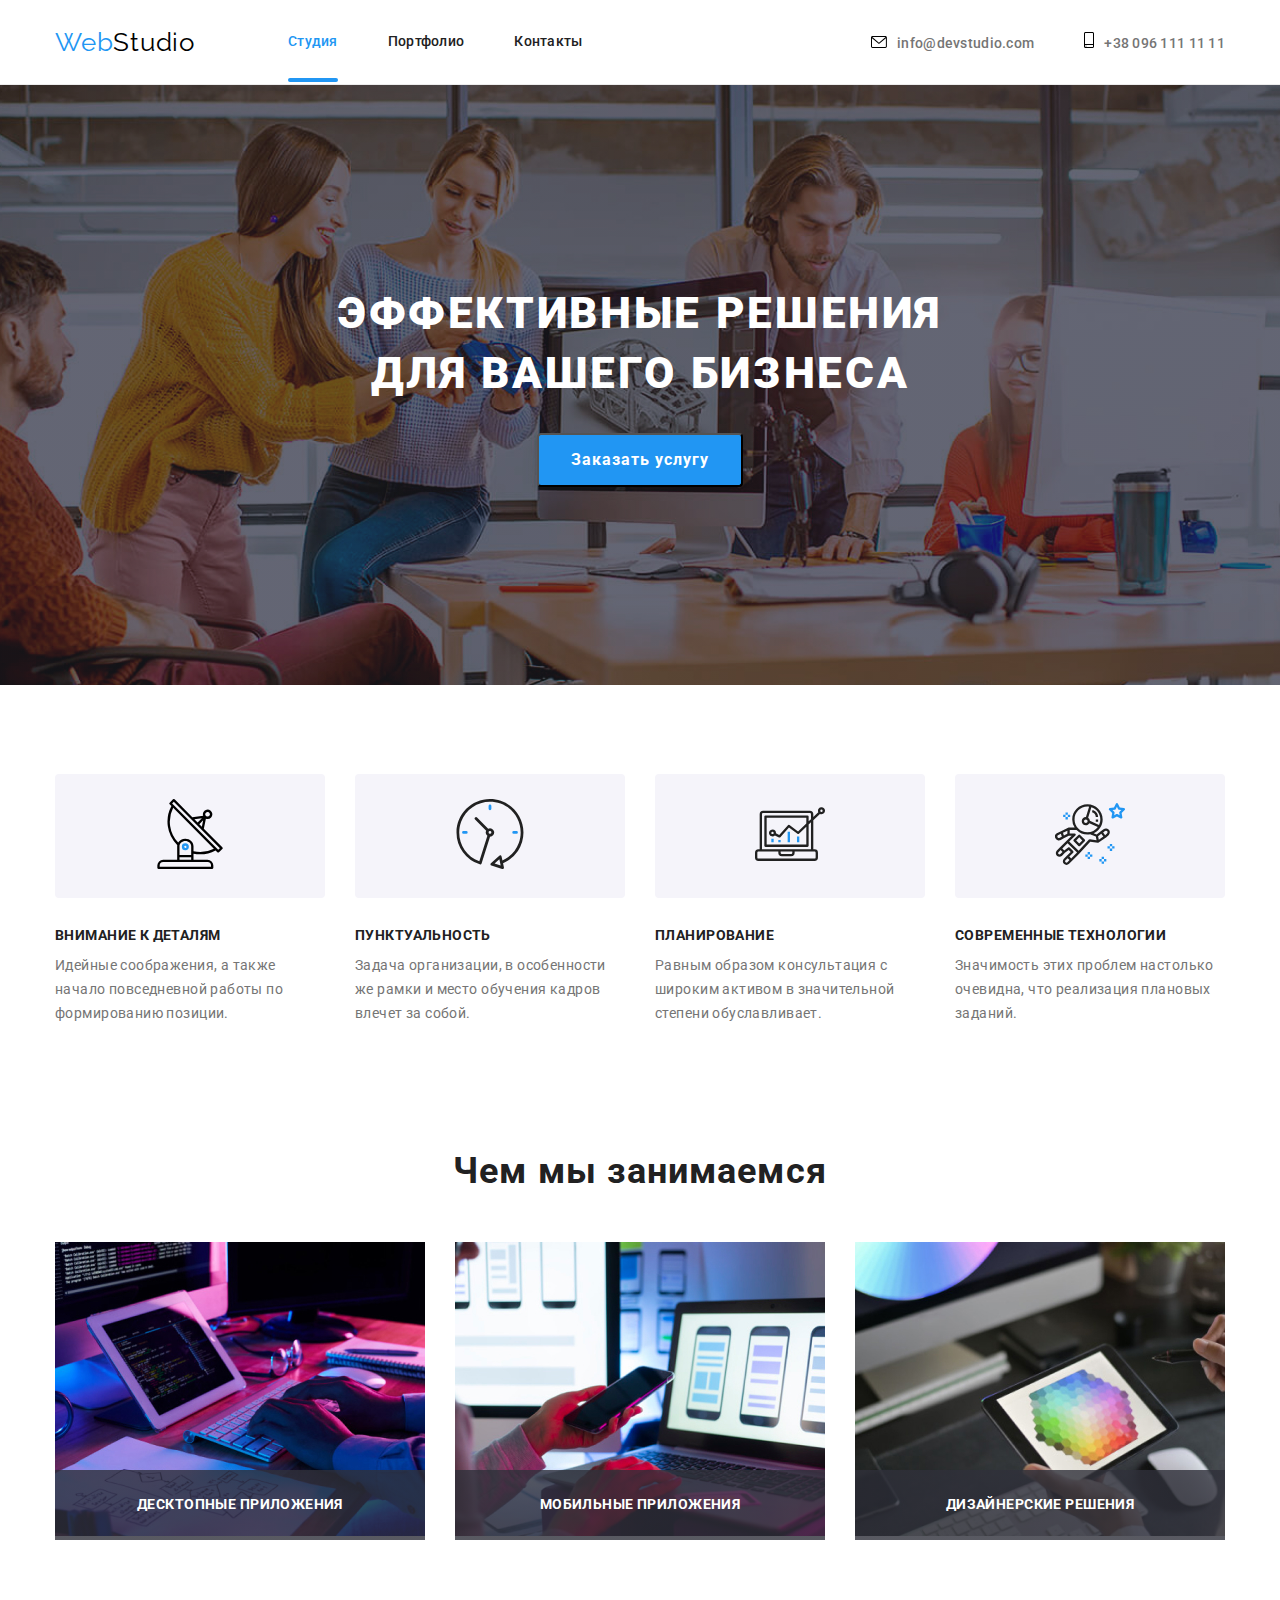
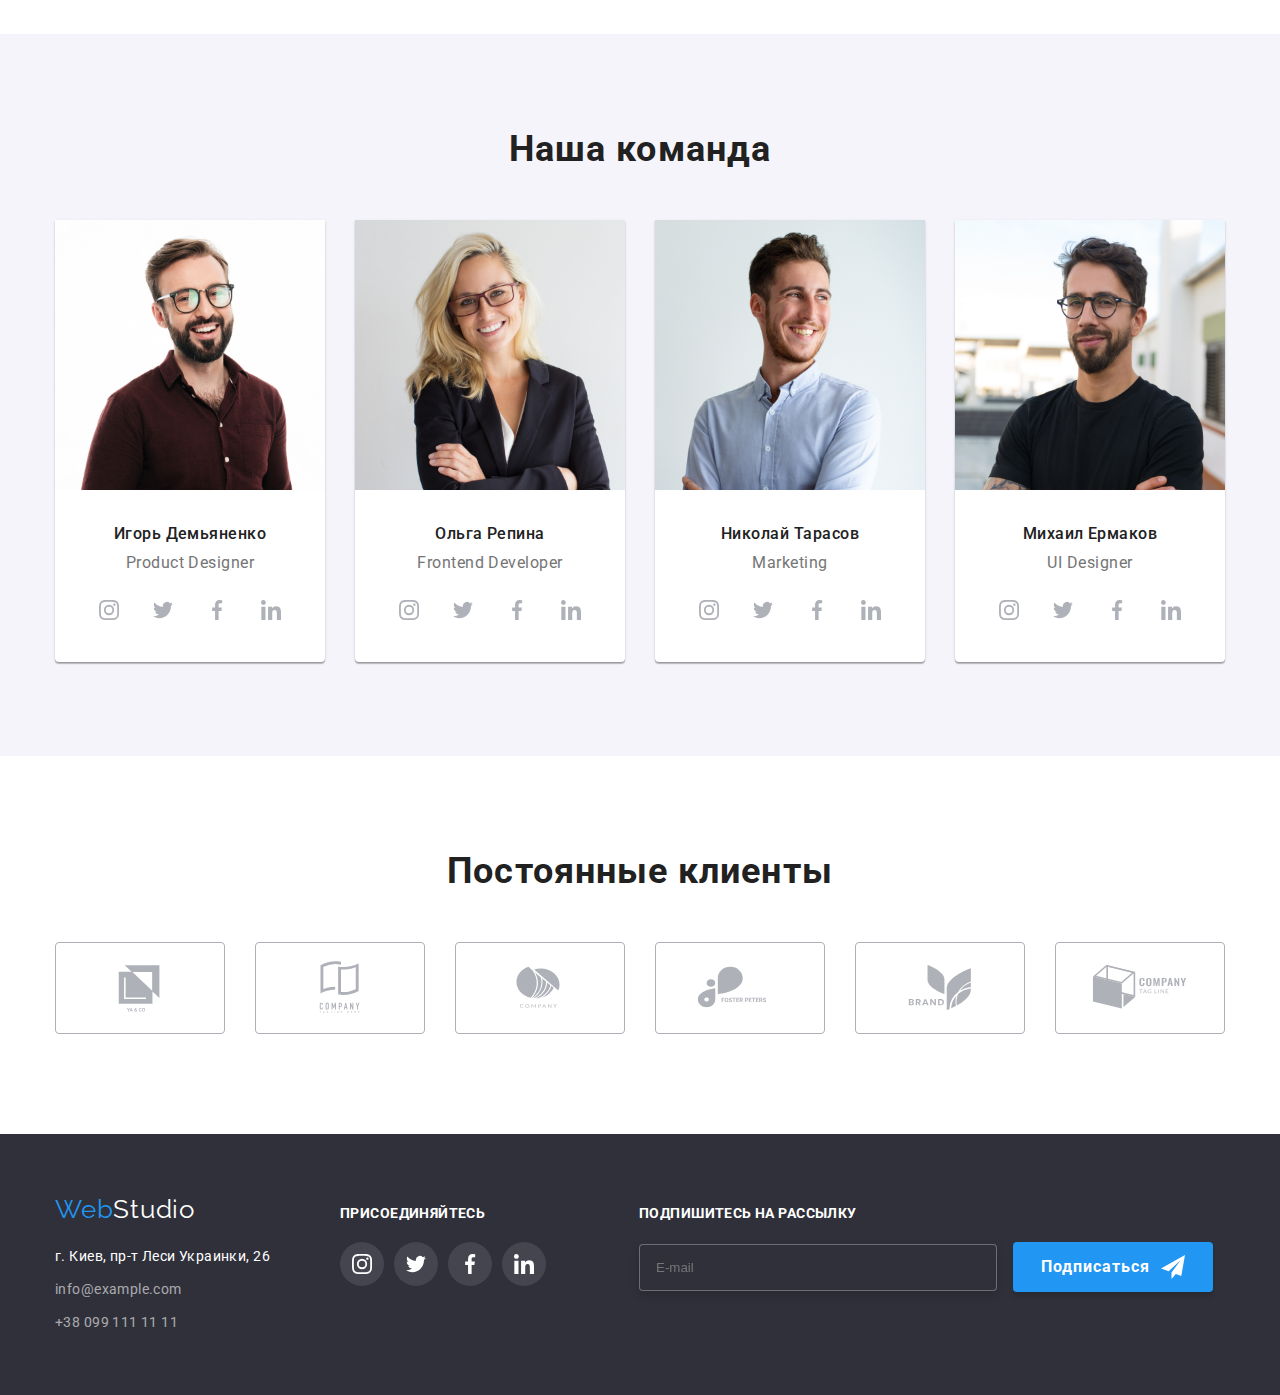
==== commit 34ea0002: "Підготовлено ДЗ до перевірки" ====
--- a/index.html
+++ b/index.html
@@ -8,7 +8,7 @@
     <link href="https://fonts.googleapis.com/css2?family=Raleway:wght@700&family=Roboto:wght@400;500;700;900&display=swap"
         rel="stylesheet">
     <link href="https://cdnjs.cloudflare.com/ajax/libs/modern-normalize/1.1.0/modern-normalize.min.css">
-    <link rel="stylesheet" href="./css/styles.css" />
+    <link rel="stylesheet" href="./css/main.min.css" />
     
 </head>
 <body>
@@ -16,7 +16,7 @@
 <header class="header">
     <div class="container header__container">
             <nav class="header-content">
-                <a href="" class="logo"><span class="logo_header--blue">Web</span>Studio</a>
+                <a href="" class="logo"><span class="logo__header--blue">Web</span>Studio</a>
             
                 <ul class="site-nav">
                     <li class="site-nav__item"><a class="site-nav__link site-nav_link--current" href="index.html">Студия</a></li>
@@ -43,191 +43,198 @@
     
         <section class="hero">
             <div class="container">
-                <h1 class="hero-title">ЭФФЕКТИВНЫЕ РЕШЕНИЯ ДЛЯ ВАШЕГО БИЗНЕСА</h1>
+                <h1 class="hero__title">ЭФФЕКТИВНЫЕ РЕШЕНИЯ ДЛЯ ВАШЕГО БИЗНЕСА</h1>
                 <button type="button" class="btn" data-modal-open>Заказать услугу</button>
-            </div>
-           
+            </div>           
         </section>
     
-    <section class="section-secondary">
+    <section class="section benefits">
         <div class="container">
 
-        <h2 class="section-title. visually-hidden">About us</h2>
-            <ul class="description">
-            <li class="description-item"> <div class="benefit"><svg class="description-icon" width="70px" height="70px">
+        <h2 class="section__title. visually-hidden">About us</h2>
+            <ul class="benefits__list">
+            <li class="benefits__item"> <div class="benefits__box"><svg class="benefits__icon" width="70px" height="70px">
                 <use href="./images/icons.svg#icon-antenna"> </use>
             </svg>
-            </div><h3 class="subtitle">ВНИМАНИЕ К ДЕТАЛЯМ</h3>
-            <p class="text">Идейные соображения, а также начало повседневной работы по формированию позиции.</p></li>
-            <li class="description-item"> <div class="benefit"><svg class="description-icon" width="70px" height="70px">
+            </div><h3 class="benefits__subtitle">ВНИМАНИЕ К ДЕТАЛЯМ</h3>
+            <p class="benefits__text">Идейные соображения, а также начало повседневной работы по формированию позиции.</p></li>
+            <li class="benefits__item"> <div class="benefits__box"><svg class="benefits__icon" width="70px" height="70px">
                     <use href="./images/icons.svg#icon-clock"> </use>
                 </svg>
-            </div><h3 class="subtitle">ПУНКТУАЛЬНОСТЬ</h3>
-            <p class="text">Задача организации, в особенности же рамки и место обучения кадров влечет за собой.</p></li>
-            <li class="description-item"> <div class="benefit"><svg class="description-icon" width="70px" height="70px">
+            </div><h3 class="benefits__subtitle">ПУНКТУАЛЬНОСТЬ</h3>
+            <p class="benefits__text">Задача организации, в особенности же рамки и место обучения кадров влечет за собой.</p></li>
+            <li class="benefits__item"> <div class="benefits__box"><svg class="benefits__icon" width="70px" height="70px">
                     <use href="./images/icons.svg#icon-diagram"> </use>
                 </svg>
-            </div><h3 class="subtitle">ПЛАНИРОВАНИЕ</h3>
-            <p class="text">Равным образом консультация с широким активом в значительной степени обуславливает.</p></li>
-            <li class="description-item"> <div class="benefit"><svg class="description-icon" width="70px" height="70px">
+            </div><h3 class="benefits__subtitle">ПЛАНИРОВАНИЕ</h3>
+            <p class="benefits__text">Равным образом консультация с широким активом в значительной степени обуславливает.</p></li>
+            <li class="benefits__item"> <div class="benefits__box"><svg class="benefits__icon" width="70px" height="70px">
                     <use href="./images/icons.svg#icon-astronaut"> </use>
                 </svg>
-            </div><h3 class="subtitle">СОВРЕМЕННЫЕ ТЕХНОЛОГИИ</h3>
-            <p class="text">Значимость этих проблем настолько очевидна, что реализация плановых заданий.</p></li>
+            </div><h3 class="benefits__subtitle">СОВРЕМЕННЫЕ ТЕХНОЛОГИИ</h3>
+            <p class="benefits__text">Значимость этих проблем настолько очевидна, что реализация плановых заданий.</p></li>
         </ul>
         </div>
     </section>
 
-        <section class="section-recourse">
+        <section class="section works">
             <div class="container">
-            <h2 class="section-title resourse">Чем мы занимаемся</h2>
-            <ul class="work-list">
-                <li class="item"><img
+            <h2 class="section__title works__title">Чем мы занимаемся</h2>
+            <ul class="works__list">
+                <li class="works__item"><img class="works-img"
                 src="./images/box-1.jpg" 
                 alt="робочий стіл з планшетом та клавіатурою" width="370" height="294">
-                    <h3 class="item-title">ДЕСКТОПНЫЕ ПРИЛОЖЕНИЯ</h3>
+                    <h3 class="works__subtitle">ДЕСКТОПНЫЕ ПРИЛОЖЕНИЯ</h3>
             </li>
-                <li class="item"><img
+                <li class="works__item"><img class="works-img"
                     src="./images/box-2.jpg"
                     alt="працює з ноутбуком та телефоном в руках"
                     width="370" height="294">
-                    <h3 class="item-title">МОБИЛЬНЫЕ ПРИЛОЖЕНИЯ</h3>
-                </li>
-                <li class="item"><img
+                    <h3 class="works__subtitle">МОБИЛЬНЫЕ ПРИЛОЖЕНИЯ</h3>
+                </li>
+                <li class="works__item"><img class="works-img"
                 src="./images/box-3.jpg"
                 alt="обирає колір на планшеті"
                 width="370" height="294">
-                <h3 class="item-title">ДИЗАЙНЕРСКИЕ РЕШЕНИЯ</h3>
+                <h3 class="works__subtitle">ДИЗАЙНЕРСКИЕ РЕШЕНИЯ</h3>
                 </li>
             </ul>
         </div>
         </section>
-        <section class="section-team">
+
+        <section class="section team">
             <div class="container">
-            <h2 class="section-title team">Наша команда</h2>
-            <ul class="team-list">
-                <li class="img"><img src="./images/team-1.jpg" alt="Игорь Демьяненко" width="270" height="270">
-                    <div class="team-box">
-                        <h3 class="subtitle-team">Игорь Демьяненко</h3>
-                        <p class="desc">Product Designer</p>
-                        <ul class="social__list">
-                            <li class="social__item"> <a href="" class="social__link">
-                                <svg class="social__icon" width="20px" height="20px">
-                                    <use href="./images/icons.svg#icon-instagram">
-                                
-                                    </use>
-                                </svg>
-                            </a> </li>
-                            <li class="social__item"> <a href="" class="social__link"> <svg class="social__icon" width="20px" height="20px">
-                                <use href="./images/icons.svg#icon-twitter">
-                            
-                                </use>
-                            </svg></a> </li>
-                            <li class="social__item"> <a href="" class="social__link"> <svg class="social__icon" width="20px" height="20px">
-                                <use href="./images/icons.svg#icon-facebook">
-                            
-                                </use>
-                            </svg></a> </li>
-                            <li class="social__item"> <a href="" class="social__link"> <svg class="social__icon" width="20px" height="20px">
-                                <use href="./images/icons.svg#icon-linkedin">
-                            
-                                </use>
-                            </svg></a> </li>
-                        </ul>
-
-                    </div>
-                    
-                </li>
-                <li class="img"><img src="./images/team-2.jpg" alt="Ольга Репина" width="270" height="270">
-                    <div class="team-box">
-                        <h3 class="subtitle-team">Ольга Репина</h3>
-                        <p class="desc">Frontend Developer</p>
-                        <ul class="social__list">
-                            <li class="social__item"> <a href="" class="social__link">
-                                    <svg class="social__icon" width="20px" height="20px">
+            <h2 class="section__title team__title">Наша команда</h2>
+            <ul class="team__list">
+                <li class="team__img"><img src="./images/team-1.jpg" alt="Игорь Демьяненко" width="270" height="270">
+                    <div class="team__box">
+                        <h3 class="team__subtitle">Игорь Демьяненко</h3>
+                        <p class="team__position">Product Designer</p>
+                        <ul class="social-networks">
+                            <li class="social-networks__item"> <a href="" class="social-networks__link">
+                                    <svg class="social-networks__icon" width="20px" height="20px">
                                         <use href="./images/icons.svg#icon-instagram">
                         
                                         </use>
                                     </svg>
                                 </a> </li>
-                            <li class="social__item"> <a href="" class="social__link"> <svg class="social__icon" width="20px" height="20px">
+                            <li class="social-networks__item"> <a href="" class="social-networks__link"> <svg class="social-networks__icon"
+                                        width="20px" height="20px">
                                         <use href="./images/icons.svg#icon-twitter">
                         
                                         </use>
                                     </svg></a> </li>
-                            <li class="social__item"> <a href="" class="social__link"> <svg class="social__icon" width="20px" height="20px">
+                            <li class="social-networks__item"> <a href="" class="social-networks__link"> <svg class="social-networks__icon"
+                                        width="20px" height="20px">
                                         <use href="./images/icons.svg#icon-facebook">
                         
                                         </use>
                                     </svg></a> </li>
-                            <li class="social__item"> <a href="" class="social__link"> <svg class="social__icon" width="20px" height="20px">
+                            <li class="social-networks__item"> <a href="" class="social-networks__link"> <svg class="social-networks__icon"
+                                        width="20px" height="20px">
                                         <use href="./images/icons.svg#icon-linkedin">
                         
                                         </use>
                                     </svg></a> </li>
                         </ul>
-
                     </div>
                     
-            
-                </li>
-                <li class="img">
-                    <img src="./images/team-3.jpg" alt="Николай Тарасов" width="270" height="270">
-                    <div class="team-box">
-                        <h3 class="subtitle-team">Николай Тарасов</h3>
-                        <p class="desc">Marketing</p>
-                        <ul class="social__list">
-                            <li class="social__item"> <a href="" class="social__link">
-                                    <svg class="social__icon" width="20px" height="20px">
+                </li>
+                <li class="team__img"><img src="./images/team-2.jpg" alt="Ольга Репина" width="270" height="270">
+                    <div class="team__box">
+                        <h3 class="team__subtitle">Ольга Репина</h3>
+                        <p class="team__position">Frontend Developer</p>
+                        <ul class="social-networks">
+                            <li class="social-networks__item"> <a href="" class="social-networks__link">
+                                    <svg class="social-networks__icon" width="20px" height="20px">
                                         <use href="./images/icons.svg#icon-instagram">
                         
                                         </use>
                                     </svg>
                                 </a> </li>
-                            <li class="social__item"> <a href="" class="social__link"> <svg class="social__icon" width="20px" height="20px">
+                            <li class="social-networks__item"> <a href="" class="social-networks__link"> <svg class="social-networks__icon"
+                                        width="20px" height="20px">
                                         <use href="./images/icons.svg#icon-twitter">
                         
                                         </use>
                                     </svg></a> </li>
-                            <li class="social__item"> <a href="" class="social__link"> <svg class="social__icon" width="20px" height="20px">
+                            <li class="social-networks__item"> <a href="" class="social-networks__link"> <svg class="social-networks__icon"
+                                        width="20px" height="20px">
                                         <use href="./images/icons.svg#icon-facebook">
                         
                                         </use>
                                     </svg></a> </li>
-                            <li class="social__item"> <a href="" class="social__link"> <svg class="social__icon" width="20px" height="20px">
+                            <li class="social-networks__item"> <a href="" class="social-networks__link"> <svg class="social-networks__icon"
+                                        width="20px" height="20px">
                                         <use href="./images/icons.svg#icon-linkedin">
                         
                                         </use>
                                     </svg></a> </li>
                         </ul>
-
                     </div>
                     
-                </li>
             
-                <li class="img"><img src="./images/team-4.jpg" alt="Михаил Ермаков" width="270" height="270">
-                    <div class="team-box">
-                        <h3 class="subtitle-team">Михаил Ермаков</h3>
-                        <p class="desc">UI Designer</p>
-                        <ul class="social__list">
-                            <li class="social__item"> <a href="" class="social__link">
-                                    <svg class="social__icon" width="20px" height="20px">
+                </li>
+                <li class="team__img">
+                    <img src="./images/team-3.jpg" alt="Николай Тарасов" width="270" height="270">
+                    <div class="team__box">
+                        <h3 class="team__subtitle">Николай Тарасов</h3>
+                        <p class="team__position">Marketing</p>
+                        <ul class="social-networks">
+                            <li class="social-networks__item"> <a href="" class="social-networks__link">
+                                    <svg class="social-networks__icon" width="20px" height="20px">
                                         <use href="./images/icons.svg#icon-instagram">
                         
                                         </use>
                                     </svg>
                                 </a> </li>
-                            <li class="social__item"> <a href="" class="social__link"> <svg class="social__icon" width="20px" height="20px">
+                            <li class="social-networks__item"> <a href="" class="social-networks__link"> <svg class="social-networks__icon"
+                                        width="20px" height="20px">
                                         <use href="./images/icons.svg#icon-twitter">
                         
                                         </use>
                                     </svg></a> </li>
-                            <li class="social__item"> <a href="" class="social__link"> <svg class="social__icon" width="20px" height="20px">
+                            <li class="social-networks__item"> <a href="" class="social-networks__link"> <svg class="social-networks__icon"
+                                        width="20px" height="20px">
                                         <use href="./images/icons.svg#icon-facebook">
                         
                                         </use>
                                     </svg></a> </li>
-                            <li class="social__item"> <a href="" class="social__link"> <svg class="social__icon" width="20px" height="20px">
+                            <li class="social-networks__item"> <a href="" class="social-networks__link"> <svg class="social-networks__icon"
+                                        width="20px" height="20px">
+                                        <use href="./images/icons.svg#icon-linkedin">
+                        
+                                        </use>
+                                    </svg></a> </li>
+                        </ul>
+
+                    </div>
+                    
+                </li>
+            
+                <li class="team__img"><img src="./images/team-4.jpg" alt="Михаил Ермаков" width="270" height="270">
+                    <div class="team__box">
+                        <h3 class="team__subtitle">Михаил Ермаков</h3>
+                        <p class="team__position">UI Designer</p>
+                        <ul class="social-networks">
+                            <li class="social-networks__item"> <a href="" class="social-networks__link">
+                                    <svg class="social-networks__icon" width="20px" height="20px">
+                                        <use href="./images/icons.svg#icon-instagram">
+                        
+                                        </use>
+                                    </svg>
+                                </a> </li>
+                            <li class="social-networks__item"> <a href="" class="social-networks__link"> <svg class="social-networks__icon" width="20px" height="20px">
+                                        <use href="./images/icons.svg#icon-twitter">
+                        
+                                        </use>
+                                    </svg></a> </li>
+                            <li class="social-networks__item"> <a href="" class="social-networks__link"> <svg class="social-networks__icon" width="20px" height="20px">
+                                        <use href="./images/icons.svg#icon-facebook">
+                        
+                                        </use>
+                                    </svg></a> </li>
+                            <li class="social-networks__item"> <a href="" class="social-networks__link"> <svg class="social-networks__icon" width="20px" height="20px">
                                         <use href="./images/icons.svg#icon-linkedin">
                         
                                         </use>
@@ -241,37 +248,37 @@
             </ul>
             </div>
         </section>
-        <section class="section-clients">
+        <section class="section clients">
             <div class="container">
-                <h2 class="section-title client-title">Постоянные клиенты</h2>
-                <ul class="client-list">
-                    <li class="client-item">
-                        <a href="" class="client-link"> <svg class="client-icon"> 
+                <h2 class="section__title client__title">Постоянные клиенты</h2>
+                <ul class="client__list">
+                    <li class="client__item">
+                        <a href="" class="client__link"> <svg class="client__icon"> 
                             <use href="./images/icons.svg#icon-client-1"> </use>
                         </svg> </a>
                     </li>
-                    <li class="client-item">
-                        <a href="" class="client-link"> <svg class="client-icon">
+                    <li class="client__item">
+                        <a href="" class="client__link"> <svg class="client__icon">
                                 <use href="./images/icons.svg#icon-client-2"> </use>
                             </svg> </a>
                     </li>
-                    <li class="client-item">
-                        <a href="" class="client-link"> <svg class="client-icon">
+                    <li class="client__item">
+                        <a href="" class="client__link"> <svg class="client__icon">
                                 <use href="./images/icons.svg#icon-client-3"> </use>
                             </svg> </a>
                     </li>
-                    <li class="client-item">
-                        <a href="" class="client-link"> <svg class="client-icon">
+                    <li class="client__item">
+                        <a href="" class="client__link"> <svg class="client__icon">
                                 <use href="./images/icons.svg#icon-client-4"> </use>
                             </svg> </a>
                     </li>
-                    <li class="client-item">
-                        <a href="" class="client-link"> <svg class="client-icon">
+                    <li class="client__item">
+                        <a href="" class="client__link"> <svg class="client__icon">
                                 <use href="./images/icons.svg#icon-client-5"> </use>
                             </svg> </a>
                     </li>
-                    <li class="client-item">
-                        <a href="" class="client-link"> <svg class="client-icon">
+                    <li class="client__item">
+                        <a href="" class="client__link"> <svg class="client__icon">
                                 <use href="./images/icons.svg#icon-client-6"> </use>
                             </svg> </a>
                     </li>
@@ -295,25 +302,25 @@
                 
                 <div class="footer__join">
                     <h3 class="footer__title">присоединяйтесь</h3>
-                    <ul class="social__list">
-                        <li class="social__item"> <a href="" class="social__link social__link--bg-color">
-                                <svg class="social__icon social__icon-white" width="20px" height="20px">
+                    <ul class="social-networks">
+                        <li class="social-networks__item"> <a href="" class="social-networks__link social-networks__link--bg-color">
+                                <svg class="social-networks__icon social-networks__icon-white" width="20px" height="20px">
                                     <use href="./images/icons.svg#icon-instagram">
                     
                                     </use>
                                 </svg>
                             </a> </li>
-                        <li class="social__item"> <a href="" class="social__link social__link--bg-color"> <svg class="social__icon social__icon-white" width="20px" height="20px">
+                        <li class="social-networks__item"> <a href="" class="social-networks__link social-networks__link--bg-color"> <svg class="social-networks__icon social-networks__icon-white" width="20px" height="20px">
                                     <use href="./images/icons.svg#icon-twitter">
                     
                                     </use>
                                 </svg></a> </li>
-                        <li class="social__item"> <a href="" class="social__link social__link--bg-color"> <svg class="social__icon social__icon-white" width="20px" height="20px">
+                        <li class="social-networks__item"> <a href="" class="social-networks__link social-networks__link--bg-color"> <svg class="social-networks__icon social-networks__icon-white" width="20px" height="20px">
                                     <use href="./images/icons.svg#icon-facebook">
                     
                                     </use>
                                 </svg></a> </li>
-                        <li class="social__item"> <a href="" class="social__link social__link--bg-color"> <svg class="social__icon social__icon-white" width="20px" height="20px">
+                        <li class="social-networks__item"> <a href="" class="social-networks__link social-networks__link--bg-color"> <svg class="social-networks__icon social-networks__icon-white" width="20px" height="20px">
                                     <use href="./images/icons.svg#icon-linkedin">
                     
                                     </use>
@@ -341,59 +348,59 @@
 
     <div class="backdrop is-hidden" data-modal>
         <div class="modal">
-        <button type="button" class="btn-close" data-modal-close> 
-                <svg class="svg-close" width="18px" height="18px">
+        <button type="button" class="modal__btn" data-modal-close> 
+                <svg class="modal__svg" width="18px" height="18px">
                     <use href="./images/icons.svg#icon-close"> </use>
                 </svg>
             </button>
-        <h2 class="modal-title">Оставьте свои данные, мы вам перезвоним</h2>
-        <div class="modal-inner">            
+        <h2 class="modal__title">Оставьте свои данные, мы вам перезвоним</h2>
+        <div class="modal__inner">            
             <form class="form" name="main-form" autocomplete="on" novalidate >
                 <div class="form-field">
-                    <label class="form-field-label" for="user-name">Имя</label>
-                    <div class="form-field-inner">
-                        <input class="form-field-input" id="user-name" type="text" name="user-name" placeholder=" " required>
-                        <svg class="form-field-icon" width="18px" height="18px">
+                    <label class="form-field__label" for="user-name">Имя</label>
+                    <div class="form-field__inner">
+                        <input class="form-field__input" id="user-name" type="text" name="user-name" placeholder=" " required>
+                        <svg class="form-field__icon" width="18px" height="18px">
                             <use href="./images/icons.svg#icon-person"> </use>
                         </svg>
                     </div>
                     
                 </div>
                 <div class="form-field">
-                    <label class="form-field-label" for="user-phone">Телефон</label>
-                    <div class="form-field-inner">
-                        <input class="form-field-input" id="user-phone" type="tel" name="user-phone" placeholder=" " required>
-                        <svg class="form-field-icon" width="18px" height="18px">
+                    <label class="form-field__label" for="user-phone">Телефон</label>
+                    <div class="form-field__inner">
+                        <input class="form-field__input" id="user-phone" type="tel" name="user-phone" placeholder=" " required>
+                        <svg class="form-field__icon" width="18px" height="18px">
                             <use href="./images/icons.svg#icon-phone"> </use>
                         </svg>
                     </div>                    
                 </div>
                 <div class="form-field">
-                    <label class="form-field-label" for="user-email">Почта</label>
-                    <div class="form-field-inner">
-                        <input class="form-field-input" id="user-email" type="email" name="user-email" placeholder=" " required>
-                        <svg class="form-field-icon" width="18px" height="18px">
+                    <label class="form-field__label" for="user-email">Почта</label>
+                    <div class="form-field__inner">
+                        <input class="form-field__input" id="user-email" type="email" name="user-email" placeholder=" " required>
+                        <svg class="form-field__icon" width="18px" height="18px">
                             <use href="./images/icons.svg#icon-email"> </use>
                         </svg>
                     </div>                    
                 </div>
                 <div class="form-field">
-                    <label class="form-field-label" for="user-comment">Комментарий</label>
-                    <textarea class="form-field-textarea" name="user-comment" id="user-comment" placeholder="Введите текст"></textarea>
+                    <label class="form-field__label" for="user-comment">Комментарий</label>
+                    <textarea class="form-field__textarea" name="user-comment" id="user-comment" placeholder="Введите текст"></textarea>
                 </div>
                 <div class="form-field checkbox">
-                    <div class="checkbox-control">
-                        <input class="checkbox-input visually-hidden" id="terms-condition" type="checkbox" name="terms-condition" required>
-                        <svg class="checkbox-icon" width="16px" height="15px">
+                    <div class="checkbox__control">
+                        <input class="checkbox__input visually-hidden" id="terms-condition" type="checkbox" name="terms-condition" required>
+                        <svg class="checkbox__icon" width="16px" height="15px">
                             <use href="./images/icons.svg#icon-checkbox"></use>
                         </svg>
-                        <svg class="checkbox-icon-check" width="16px" height="15px">
+                        <svg class="checkbox__icon--check" width="16px" height="15px">
                             <use href="./images/icons.svg#icon-check"></use>
                         </svg>
                     </div>                    
-                    <label class="checkbox-label terms-condition" for="terms-condition">Соглашаюсь с рассылкой и принимаю <a href="#" class="checkbox-label-part">Условия договора</a></label>
-                </div>
-                <button class="btn-modal" type="submit">Отправить</button>
+                    <label class="checkbox__label checkbox__terms-condition" for="terms-condition">Соглашаюсь с рассылкой и принимаю <a href="#" class="checkbox__label--acctive">Условия договора</a></label>
+                </div>
+                <button class="btn modal__submit" type="submit">Отправить</button>
             </form>
         </div>
         </div>
--- a/css/main.min.css
+++ b/css/main.min.css
@@ -0,0 +1 @@
+:root{--logo-color: #000000;--primary-text-color: #212122;--secondary-text-color: #757575;--footer-text-color: #FFFFFF;--footer-link-color: rgba(255, 255, 255, 0.6);--icon-color: #AFB1B8;--accent-color: #2196F3;--primary-bgc-color: #FFFFFF;--section-bgc-color: #E5E5E5;--main-footers-bgc-color: #2F303A;--btn-bg-color: #2196F3;--sec-studio-btn-bgc: #F5F4FA;--primary-font-family: roboto, sans-serif;--primary-font-weight: 400;--secondary-font-weight: 500;--title-font-weight: 700;--hero-font-weight: 900}body{background:var(--primary-bgc-color);font-family:var(--primary-font-family);color:var(--primary-text-color)}*{margin:0;padding:0;box-sizing:border-box}ul{padding:0;margin:0;list-style:none}a:link{text-decoration:none}.container{width:1200px;margin-left:auto;margin-right:auto;padding-left:15px;padding-right:15px}.visually-hidden{position:absolute;width:1px;height:1px;margin:-1px;border:0;padding:0;white-space:nowrap;-webkit-clip-path:inset(100%);clip-path:inset(100%);clip:rect(0 0 0 0);overflow:hidden}.backdrop.is-hidden{opacity:0;visibility:hidden;pointer-events:none;transform:scale(0)}.logo{color:var(--logo-color);font-family:Raleway,cursive;font-size:26px;line-height:1.19;letter-spacing:.03em}.logo__header--blue{color:var(--accent-color)}.logo__footer{display:block;padding-bottom:20px;color:var(--footer-text-color)}.logo__footer--white{color:var(--accent-color)}.social-networks{display:flex;justify-content:center;gap:10px;border-radius:50% 50%}.social-networks__link{width:44px;height:44px;margin-left:auto;margin-right:auto;align-items:center;display:flex;justify-content:center;gap:10px;border-radius:50% 50%;transition:background-color 250ms cubic-bezier(0.4, 0, 0.2, 1)}.social-networks__link:focus{background-color:var(--accent-color)}.social-networks__link:hover{background-color:var(--accent-color)}.social-networks__link:hover .social-networks__icon{fill:var(--footer-text-color)}.social-networks__link:focus .social-networks__icon{fill:var(--footer-text-color)}.social-networks__icon{transition:fill 250ms cubic-bezier(0.4, 0, 0.2, 1);fill:var(--icon-color)}.social-networks__link--bg-color{background-color:rgba(255,255,255,.1)}.social-networks__link--bg-color:hover{background-color:var(--accent-color)}.social-networks__link--bg-color:focus{background-color:var(--accent-color)}.social-networks__icon-white{fill:var(--footer-text-color)}.modal{max-height:581px;height:100%;width:528px;position:absolute;top:50%;left:50%;transform:translate(-50%, -50%);background-color:var(--primary-bgc-color);box-shadow:0px 1px 3px rgba(0,0,0,.12),0px 1px 1px rgba(0,0,0,.14),0px 2px 1px rgba(0,0,0,.2);border-radius:4px}.modal__btn{display:flex;align-items:center;justify-content:center;position:absolute;width:30px;height:30px;top:8px;right:8px;cursor:pointer;border:1px solid rgba(0,0,0,.1);background-color:var(--primary-bgc-color);border-radius:50% 50%;transition:fill 250ms cubic-bezier(0.4, 0, 0.2, 1)}.modal__btn:hover .modal__svg{fill:var(--accent-color)}.modal__btn:focus .modal__svg{fill:var(--accent-color)}.modal__svg{fill:var(--logo-color)}.modal__inner{padding:12px 40px 40px 40px}.modal__title{margin-top:40px;font-size:20px;line-height:1.15;text-align:center;width:100%;letter-spacing:.03em;color:var(--primary-text-color)}.modal__submit{background-color:var(--accent-color);padding:10px 55px;border:0;margin-left:124px}.backdrop{position:fixed;top:0;left:0;width:100%;height:100%;z-index:1;background-color:rgba(0,0,0,.2);transform:scale(1);transition:opacity .5s,visibility .5s,transform .5s}.form-field{margin-bottom:10px;transition:fill 250ms cubic-bezier(0.4, 0, 0.2, 1),border 250ms cubic-bezier(0.4, 0, 0.2, 1)}.form-field:focus-within .form-field__icon{fill:var(--accent-color)}.form-field:focus-within .form-field__input{border:1px solid var(--accent-color)}.form-field:hover .form-field__icon{fill:var(--accent-color)}.form-field__inner{position:relative}.form-field__label{display:block;font-style:normal;font-weight:var(--primary-font-weight);font-size:12px;line-height:1.17;letter-spacing:.01em;color:var(--secondary-text-color);margin-bottom:4px}.form-field__input{cursor:pointer;width:100%;height:40px;padding:12px 42px;border:1px solid rgba(33,33,33,.2);border-radius:4px;color:var(--primary-text-color)}.form-field__input:hover{border:1px solid var(--accent-color)}.form-field__icon{position:absolute;top:50%;transform:translateY(-50%);left:12px}.form-field__textarea{height:120px;width:100%;cursor:pointer;padding:12px 16px;border:1px solid rgba(33,33,33,.2);border-radius:4px;font-family:"Roboto";color:var(--primary-text-color);font-style:normal;font-weight:var(--primary-font-weight);font-size:14px;line-height:1.14;letter-spacing:.01em;resize:none}.form-field__textarea::-moz-placeholder{color:rgba(117,117,117,.5)}.form-field__textarea:-ms-input-placeholder{color:rgba(117,117,117,.5)}.form-field__textarea::placeholder{color:rgba(117,117,117,.5)}.checkbox{display:flex;align-items:center;margin-top:20px;margin-bottom:30px}.checkbox__label{display:inline-block;font-style:normal;font-weight:var(--primary-font-weight);font-size:12px;line-height:1.71;letter-spacing:.03em;color:var(--secondary-text-color)}.checkbox .checkbox__label--acctive{color:var(--accent-color);-webkit-text-decoration-line:underline;text-decoration-line:underline}.checkbox__control{position:relative;display:flex;align-items:center;justify-content:center;flex-shrink:0;width:16px;height:15px;margin-right:8px}.checkbox__icon{opacity:1}.checkbox__icon--check{position:absolute;opacity:0}.checkbox__input{transition:opacity 250ms cubic-bezier(0.4, 0, 0.2, 1)}.checkbox__input:checked~.checkbox__icon--check{opacity:1}.checkbox__input:checked+.checkbox__icon{opacity:0}.checkbox__terms-condition{font-family:var(--primary-font-family);font-style:normal;font-weight:var(--primary-font-weight);font-size:14px;line-height:1.71;letter-spacing:.03em;color:var(--secondary-text-color)}.overlay{width:100%;height:100%;position:absolute;top:0;left:0;background-image:linear-gradient(to right, rgba(33, 150, 243, 0.9), rgba(33, 150, 243, 0.9));transform:translateY(100%);transition:transform 250ms cubic-bezier(0.4, 0, 0.2, 1);pointer-events:none}.overlay__text{position:absolute;top:63px;left:24px;font-weight:var(--primary-font-weight);font-size:18px;line-height:1.56;letter-spacing:.03em;color:var(--footer-text-color);transform:translateY(100%);transition:transform 250ms cubic-bezier(0.4, 0, 0.2, 1);pointer-events:none}.btn{background-color:var(--btn-bg-color);color:var(--footer-text-color);cursor:pointer;font-family:var(--primary-font-family);font-weight:var(--title-font-weight);font-size:16px;line-height:1.88;align-items:center;text-align:center;letter-spacing:.06em;display:inline-block;min-width:200px;padding:10px 32px;box-shadow:0px 4px 4px rgba(0,0,0,.15);border-radius:4px}.header{display:flex;position:relative;justify-content:center;align-items:center;border-bottom:1px solid #ececec}.header__container{display:flex;margin:0;justify-content:center}.header-content{display:flex;align-items:center}.section{padding-bottom:94px}.section__title{margin:0;padding:0;color:var(--primary-text-color);font-weight:var(--title-font-weight);font-size:36px;line-height:1.17;text-align:center;letter-spacing:.03em}.site-nav{display:flex;margin:0;margin-left:93px;padding:0;align-items:center}.site-nav__item{position:relative;margin-right:50px}.site-nav__item:nth-last-child(1){margin-right:0}.site-nav__link{display:block;padding-top:32px;padding-bottom:32px;color:var(--primary-text-color);font-weight:var(--secondary-font-weight);font-size:14px;line-height:1.14;letter-spacing:.02em;transition:color 250ms cubic-bezier(0.4, 0, 0.2, 1)}.site-nav__link:hover,.site-nav__link:focus{color:var(--accent-color)}.site-nav_link--current{position:relative;color:var(--accent-color)}.site-nav_link--current::after{content:"";position:absolute;bottom:0;left:0;width:100%;height:4px;border-radius:2px;background-color:var(--accent-color)}.contacts{display:flex;margin:0;margin-left:auto;padding-top:32px;padding-bottom:32px;align-items:center}.contacts__item{margin-right:50px}.contacts__item:hover{fill:var(--accent-color)}.contacts__item:nth-last-child(1){margin-right:0}.contacts__link{color:var(--secondary-text-color);font-weight:var(--secondary-font-weight);font-size:14px;line-height:1.14;letter-spacing:.02em;transition:color 250ms cubic-bezier(0.4, 0, 0.2, 1)}.contacts__link:focus .contacts__icon{fill:var(--accent-color)}.contacts__link:hover,.contacts__link:focus{color:var(--accent-color)}.contacts__icon{margin-right:10px;transition:fill 250ms cubic-bezier(0.4, 0, 0.2, 1)}.hero{display:flex;margin-left:auto;margin-right:auto;padding-top:200px;padding-bottom:200px;max-width:1600px;max-height:600px;background-image:linear-gradient(to right, rgba(47, 48, 58, 0.4), rgba(47, 48, 58, 0.4)),url("../images/hero-bg-img.jpg");background-size:cover;background-position:center;background-repeat:no-repeat;background-color:var(--main-footers-bgc-color);color:var(--footer-text-color);text-align:center;align-items:center}.hero__title{margin-top:0;margin-bottom:30px;font-weight:var(--hero-font-weight);font-size:44px;line-height:1.37;letter-spacing:.06em;width:696px;margin-left:auto;margin-right:auto}.benefits{padding-top:89px}.benefits__list{display:flex;justify-content:center;gap:30px}.benefits__item{display:block;width:270px;margin-bottom:30px}.benefits__box{padding:25px 100px;gap:30px;border-radius:4px;margin-bottom:30px;background-color:var(--sec-studio-btn-bgc)}.benefits__subtitle{color:var(--primary-text-color);font-weight:var(--title-font-weight);font-size:14px;line-height:1.14;letter-spacing:.03em}.benefits__text{box-sizing:content-box;margin-top:10px;margin-bottom:0;color:var(--secondary-text-color);font-size:14px;line-height:1.71;letter-spacing:.03em}.works__title{margin-bottom:50px}.works__list{display:flex}.works__item{position:relative}.works__item::before{content:"";width:100%;height:70px;position:absolute;bottom:0;background-image:linear-gradient(to right, rgba(47, 48, 58, 0.8), rgba(47, 48, 58, 0.8))}.works__subtitle{position:absolute;bottom:27px;width:100%;font-weight:var(--title-font-weight);font-size:14px;line-height:1.14;text-align:center;letter-spacing:.03em;text-transform:uppercase;color:var(--footer-text-color)}.works__item+.works__item{margin-left:30px}.team{background-color:var(--sec-studio-btn-bgc);padding-top:94px}.team__title{margin-bottom:50px}.team__list{display:flex;margin-left:auto;margin-right:auto}.team__box{padding-bottom:30px;padding-top:30px}.team__subtitle{font-weight:var(--secondary-font-weight);font-size:16px;line-height:1.19;text-align:center;letter-spacing:.03em;margin-bottom:10px}.team__position{color:var(--secondary-text-color);font-weight:var(--primary-font-weight);font-size:16px;line-height:1.19;text-align:center;letter-spacing:.03em;margin-bottom:16px}.team__img{background-color:var(--primary-bgc-color);width:270px;box-shadow:0px 1px 3px rgba(0,0,0,.12),0px 1px 1px rgba(0,0,0,.14),0px 2px 1px rgba(0,0,0,.2);border-radius:0px 0px 4px 4px}.team__img+.team__img{margin-left:30px}.clients{padding-top:94px;padding-bottom:100px}.client__title{margin-bottom:50px}.client__list{display:flex;justify-content:center;gap:30px}.client__item{justify-content:center;border-radius:4px;fill:var(--icon-color);cursor:pointer}.client__link{box-sizing:border-box;display:flex;width:170px;height:92px;align-items:center;justify-content:center;border-radius:4px;border:1px solid var(--icon-color);transition:color 250ms cubic-bezier(0.4, 0, 0.2, 1)}.client__link:hover .client__icon{fill:var(--accent-color)}.client__link:focus .client__icon{fill:var(--accent-color)}.client__link:hover{border:1px solid var(--accent-color)}.client__icon{width:106px;height:60px;fill:var(--icon-color);transition:fill 250ms cubic-bezier(0.4, 0, 0.2, 1)}.footer{margin:0;background-color:var(--main-footers-bgc-color);padding-top:60px;padding-bottom:60px}.footer__box{display:flex;align-items:baseline}.footer__address{color:var(--footer-text-color);font-family:var(--primary-font-family);font-style:normal;font-weight:var(--primary-font-weight);font-size:14px;line-height:1.71;letter-spacing:.03em}.footer__link{display:block;margin-top:9px;color:var(--footer-link-color);font-family:var(--primary-font-family);font-style:normal;font-weight:var(--primary-font-weight);font-size:14px;line-height:1.71;letter-spacing:.03em}.footer__join{margin-left:70px}.footer__title{font-weight:var(--title-font-weight);font-style:normal;font-size:14px;line-height:1.14;text-transform:uppercase;letter-spacing:.03em;color:var(--footer-text-color);margin-bottom:20px}.footer__form{margin-left:93px}.footer__input{display:inline-block;background-color:var(--main-footers-bgc-color);border:1px solid rgba(255,255,255,.3);filter:drop-shadow(0px 4px 4px rgba(0, 0, 0, 0.15));border-radius:4px;min-width:358px;width:50px;padding:15px 16px;color:var(--footer-text-color)}.footer__btn{position:relative;text-align:left;padding:10px 28px;border:0;margin-left:12px}.footer__icon{position:absolute;right:28px;top:50%;transform:translateY(-50%)}.btn__list{display:flex;justify-content:center;margin-bottom:50px}.btn__item+.btn__item{margin-left:8px}.port{padding-top:94px}.port__btn{padding:6px 22px;margin-bottom:34px;min-width:auto;background-color:var(--sec-studio-btn-bgc);color:var(--primary-text-color);font-weight:var(--secondary-font-weight);line-height:1.62;letter-spacing:.03em;box-shadow:none;border-radius:4px;border-color:rgba(0,0,0,0);transition:background-color 250ms cubic-bezier(0.4, 0, 0.2, 1),color 250ms cubic-bezier(0.4, 0, 0.2, 1)}.port__btn:hover,.port__btn:focus{background-color:var(--btn-bg-color);color:var(--footer-text-color);box-shadow:0px 3px 1px rgba(0,0,0,.1),0px 1px 2px rgba(0,0,0,.08),0px 2px 2px rgba(0,0,0,.12)}.card{width:100%}.card__list{display:flex;flex-wrap:wrap;background-color:var(--primary-bgc-color)}.card__item{position:relative;margin-left:30px;margin-bottom:30px;transition:box-shadow 250ms cubic-bezier(0.4, 0, 0.2, 1)}.card__item:hover,.card__item:focus{box-shadow:0px 1px 1px rgba(0,0,0,.12),0px 4px 4px rgba(0,0,0,.06),1px 4px 6px rgba(0,0,0,.16)}.card__item:nth-last-of-type(-n+3){margin-bottom:0}.card__item:nth-child(3n+1){margin-left:0}.card__img{display:block;max-width:100%;height:auto}.card__link:hover .overlay__text{transform:translateY(0)}.card__link:hover .overlay{overflow:hidden;transform:translateY(0)}.card__wrap{display:flex;position:relative;overflow:hidden}.card__box{box-sizing:border-box;border:1px solid #eee;padding:20px 24px}.card__subtitle{margin-bottom:4px;color:var(--primary-text-color);font-weight:var(--title-font-weight);font-size:18px;line-height:2;letter-spacing:.06em}.card__text{color:var(--secondary-text-color);font-weight:var(--primary-font-weight);font-size:16px;line-height:1.88;letter-spacing:.03em}/*# sourceMappingURL=main.min.css.map */